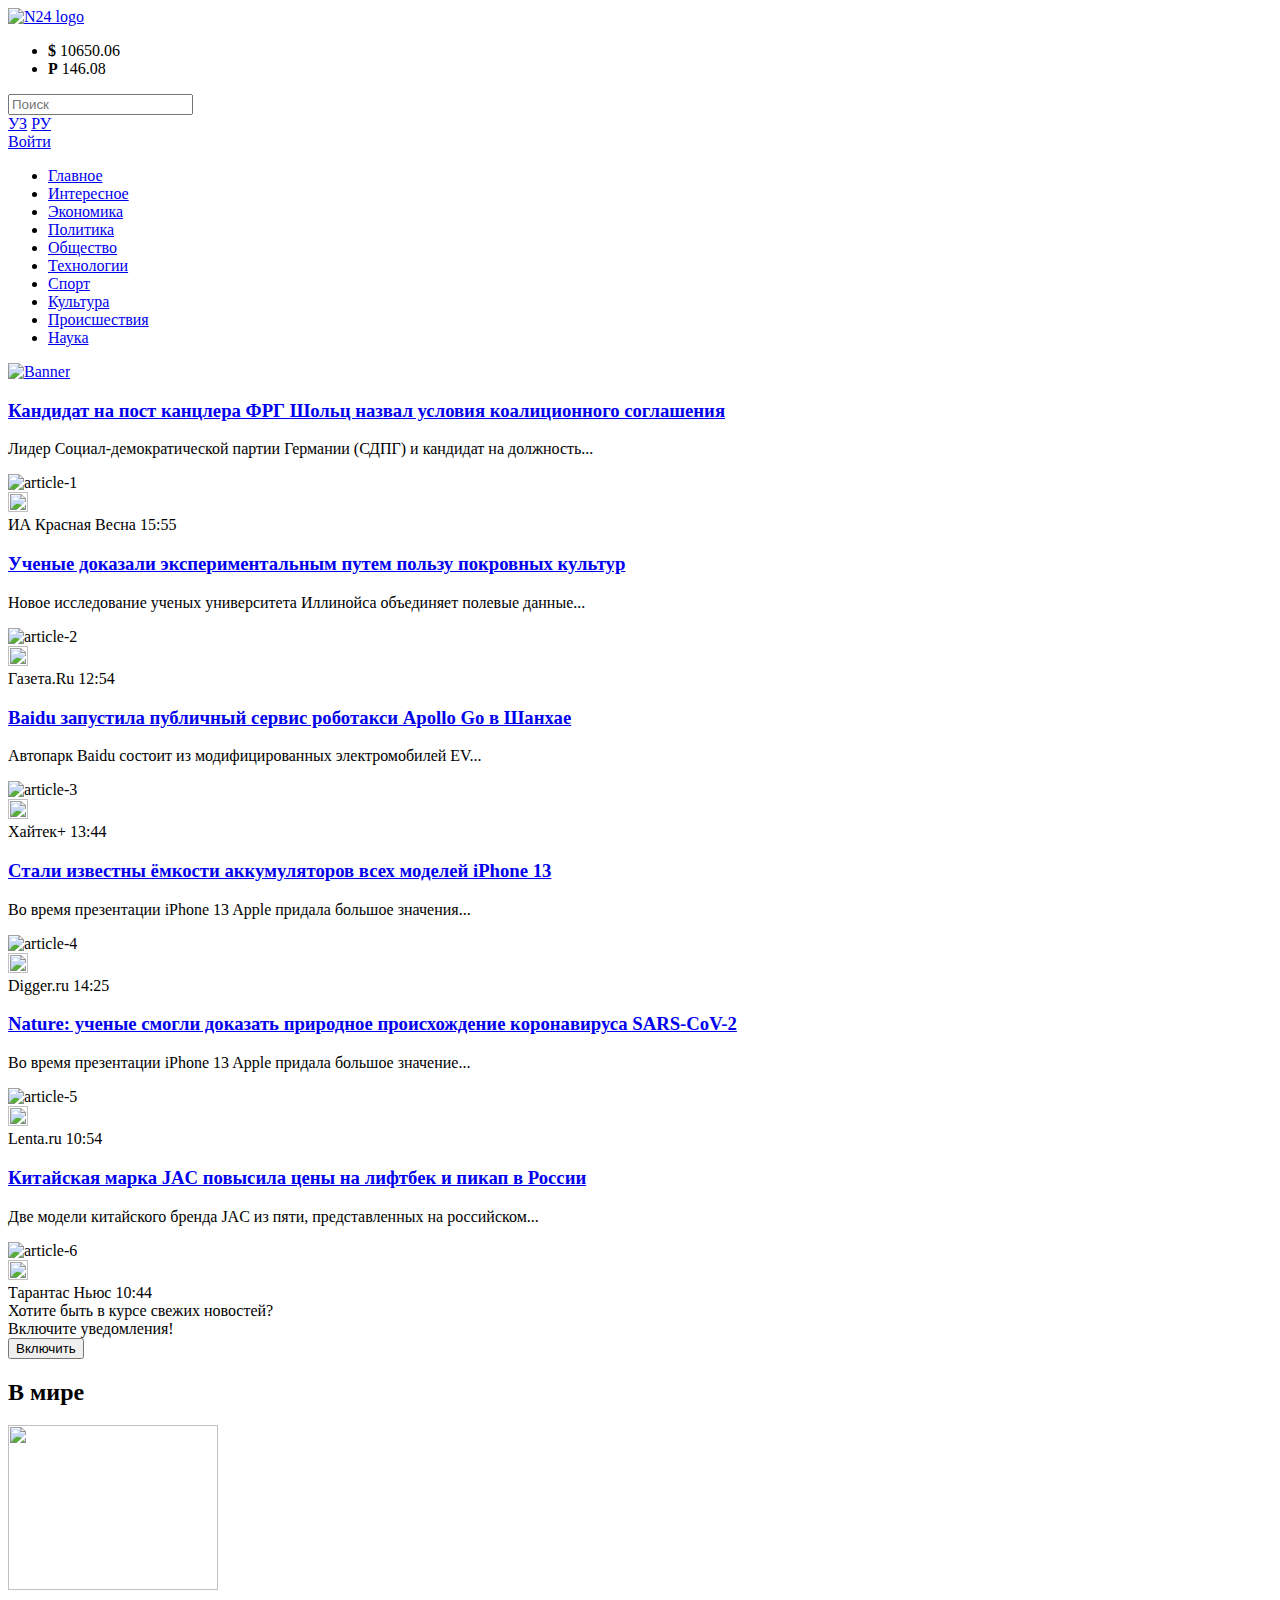
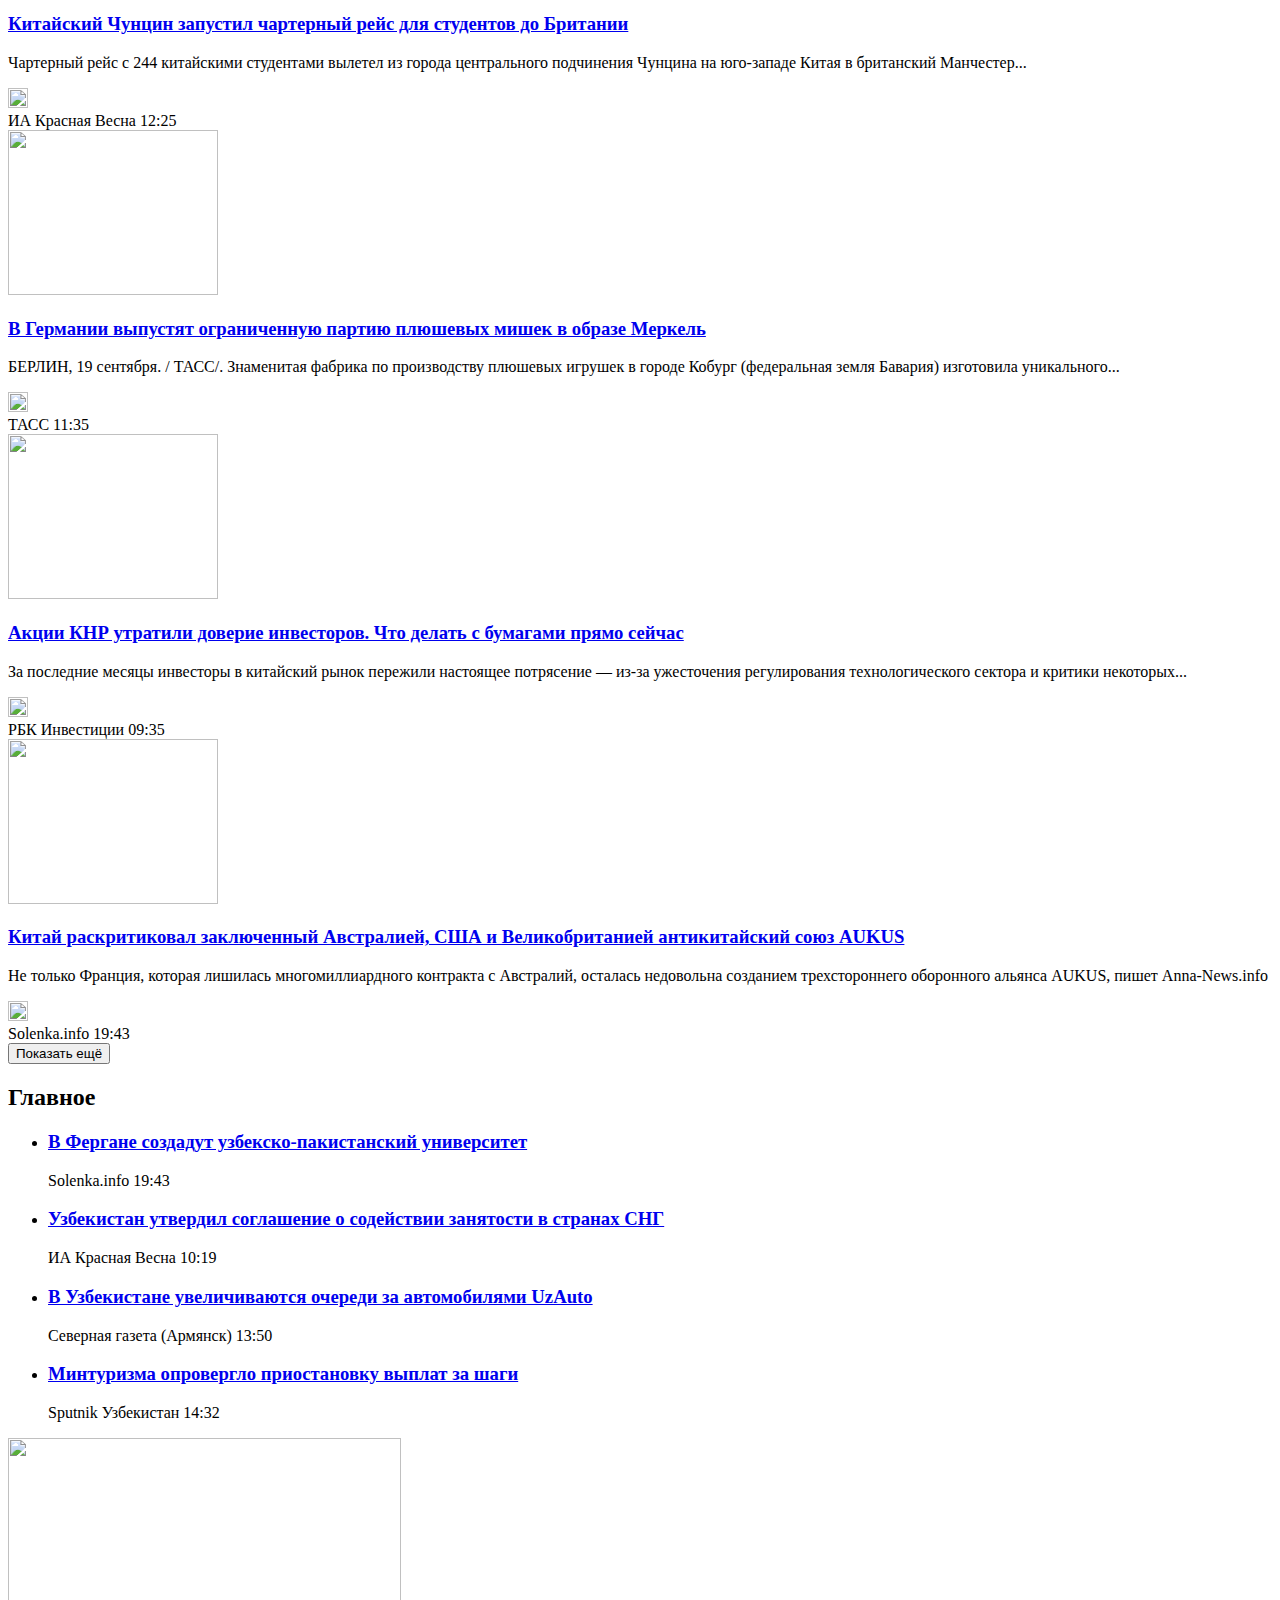
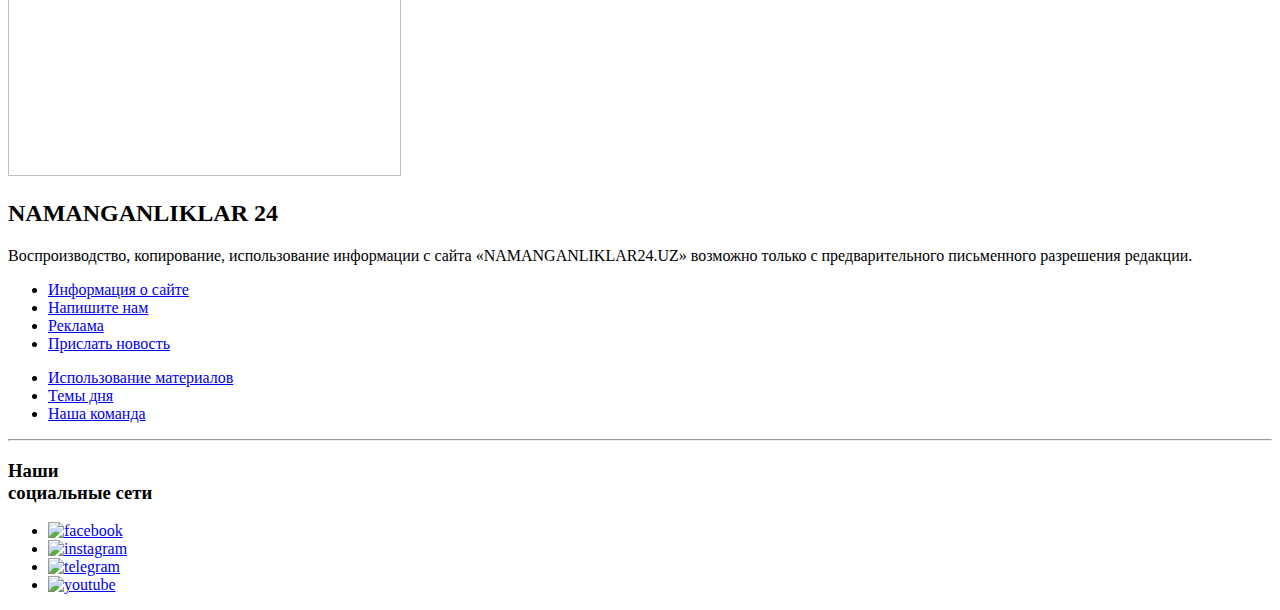
==== index.html @ 0a078c26 "Add files via upload" ====
<!DOCTYPE html>
<html lang="en">
<head>
  <!-- Meta -->
  <meta charset="UTF-8">
  <meta http-equiv="X-UA-Compatible" content="IE=edge">
  <meta name="viewport" content="width=device-width, initial-scale=1.0">
  
  <!-- Title -->
  <title>Namanganliklar 24</title>

  <!-- Google fonts -->
  <link rel="preconnect" href="https://fonts.googleapis.com">
  <link rel="preconnect" href="https://fonts.gstatic.com" crossorigin>
  <link href="https://fonts.googleapis.com/css2?family=Rubik:wght@400;500;700&display=swap" rel="stylesheet">  

  <!-- Styles -->
  <link rel="stylesheet" href="css/normalize.css">
  <link rel="stylesheet" href="css/styles.css">
</head>
<body>
  
  <!-- SITE-HEADER -->
  <header class="site-header">

    <!-- SITE-HEADER-TOP -->
    <div class="site-header-top">
      <div class="site-header-top-container container">
        <!-- SITE-HEADER-LOGO -->
        <a class="site-header-logo" href="index.html">
          <img class="site-header-logo-img" src="img/logo.svg" alt="N24 logo" width="264" height="28">
        </a>

        <!-- CURRENCY-RATES -->
        <ul class="currency-rates">
          <li class="currency-rates-item">
            <b class="currency-rates-type">$</b>
            <span class="currency-rates-value">10650.06</span>
          </li>

          <li class="currency-rates-item">
            <b class="currency-rates-type">P</b>
            <span class="currency-rates-value">146.08</span>
          </li>
        </ul>

        <!-- GLOBAL SEARCH-FORM -->
        <form class="global-search-from" action="https://echo.htmlacademy.ru">
          <input class="global-search-from-input" type="search" name="search" placeholder="Поиск" aria-label="Поиск" required>
        </form>
        

        <!-- LANG-TOGGLE -->
        <div class="lang-toggle">
          <a class="lang-toggle-link lang-toggle-link-active" href="index.html">УЗ</a>
          <a class="lang-toggle-link" href="index.html/ru">РУ</a>
        </div>
        
        <!-- SITE-HEADER-AUTH -->
        <a href="#" class="button button-primary">Войти</a>
      </div>
    </div>

    <div class="container">
      <!-- SITENAV -->
      <nav class="sitenav">
        <ul class="sitenav-list">
          <li class="sitenav-item"><a class="sitenav-link" href="#">Главное</a></li>
          <li class="sitenav-item"><a class="sitenav-link" href="#">Интересное</a></li>
          <li class="sitenav-item"><a class="sitenav-link" href="#">Экономика</a></li>
          <li class="sitenav-item"><a class="sitenav-link" href="#">Политика</a></li>
          <li class="sitenav-item"><a class="sitenav-link" href="#">Общество</a></li>
          <li class="sitenav-item"><a class="sitenav-link" href="#">Технологии</a></li>
          <li class="sitenav-item"><a class="sitenav-link" href="#">Спорт</a></li>
          <li class="sitenav-item"><a class="sitenav-link" href="#">Культура</a></li>
          <li class="sitenav-item"><a class="sitenav-link" href="#">Происшествия</a></li>
          <li class="sitenav-item"><a class="sitenav-link" href="#">Наука</a></li>
        </ul>
      </nav>

      <!-- SITE-HEADER-BANNER -->
      <aside class="site-header-banner">
        <a class="site-header-banner-link" href="https://shopme.uz/" target="_blank">
          <img class="site-header-banner-img" src="img/banner.jpg" alt="Banner" width="1200" height="128" srcset="img/banner.jpg 1x, img/banner@2x.jpg 2x ">
        </a>
      </aside>
    </div>
  </header>


  <!-- MAIN-CONTENT -->
  <main class="main-content">
    <div class="container">
      <!-- <h1>Namaganliklar24 - сайт новостей</h1> -->
      
      <!-- TOP-NEWS -->
      <section class="top-news">
        <!-- <h2>Топ новости</h2> -->
        <!-- NEWS-GRID -->
        <div class="news-grid">

          <!-- NEWS-GRID-ITEM 1 -->
          <article class="news-grid-item article-card">
            <h3 class="article-card-title">
              <a class="article-card-link" href="#">Кандидат на пост канцлера ФРГ Шольц назвал условия коалиционного соглашения</a>
            </h3>
            <p class="article-card-text">Лидер Социал-демократической партии Германии (СДПГ) и кандидат на должность...</p>
            <img class="article-card-img" src="img/article-1 (1).png" alt="article-1" width="360" height="165">
            <footer class="article-card-footer">
              <img class="article-card-source-icon" src="img/article-1 (2).png" alt="" width="20" height="20">
              <div class="article-card-source-time">
                <span class="article-card-source">ИА Красная Весна</span>
                <time datetime="15:55">15:55</time>
              </div>
            </footer>
          </article>


          <!-- NEWS-GRID-ITEM 2 -->
          <article class="news-grid-item article-card">
            <h3 class="article-card-title">
              <a class="article-card-link" href="#">Ученые доказали экспериментальным путем пользу покровных культур</a>
            </h3>
            <p class="article-card-text">Новое исследование ученых университета Иллинойса объединяет полевые данные... </p>
            <img class="article-card-img" src="img/article-2 (1).png" alt="article-2" width="360" height="165">
            <footer class="article-card-footer">
              <img class="article-card-source-item" src="img/article-2 (2).png" alt="" width="20" height="20">
              <div class="article-card-source-time">
                <span class="article-card-source">Газета.Ru</span>
                <time datetime="12:54">12:54</time>
              </div>
            </footer>
          </article>


          <!-- NEWS-GRID-ITEM 3 -->
          <article class="news-grid-item article-card">
            <h3 class="article-card-title">
              <a class="article-card-link" href="#">Baidu запустила публичный сервис роботакси Apollo Go в Шанхае</a>
            </h3>
            <p class="article-card-text">Автопарк Baidu состоит из модифицированных электромобилей EV... </p>
            <img class="article-card-img" src="img/article-3 (1).png" alt="article-3" width="360" height="165">
            <footer class="article-card-footer">
              <img class="article-card-source-item" src="img/article-3 (2).png" alt="" width="20" height="20">
              <div class="article-card-source-time">
                <span class="article-card-source">Хайтек+</span>
                <time datetime="13:44">13:44</time>
              </div>
            </footer>
          </article>


          <!-- NEWS-GRID-ITEM 4 -->
          <article class="news-grid-item article-card">
            <h3 class="article-card-title">
              <a class="article-card-link" href="#">Стали известны ёмкости аккумуляторов всех моделей iPhone 13</a>
            </h3>
            <p class="article-card-text">Во время презентации iPhone 13 Apple придала большое значения...</p>
            <img class="article-card-img" src="img/article-4 (1).png" alt="article-4" width="360" height="165">
            <footer class="article-card-footer">
              <img class="article-card-source-item" src="img/article-4 (2).png" alt="" width="20" height="20">
              <div class="article-card-source-time">
                <span class="article-card-source">Digger.ru</span>
                <time datetime="14:25">14:25</time>
              </div>
            </footer>
          </article>


          <!-- NEWS-GRID-ITEM 5 -->
          <article class="news-grid-item article-card">
            <h3 class="article-card-title">
              <a class="article-card-link" href="#">Nature: ученые смогли доказать природное происхождение коронавируса SARS-CoV-2</a>
            </h3>
            <p class="article-card-text">Во время презентации iPhone 13 Apple придала большое значение...</p>
            <img class="article-card-img" src="img/article-5 (1).png" alt="article-5" width="360" height="165">
            <footer class="article-card-footer">
              <img class="article-card-source-item" src="img/article-5 (2).png" alt="" width="20" height="20">
              <div class="article-card-source-time">
                <span class="article-card-source">Lenta.ru</span>
                <time datetime="10:54">10:54</time>
              </div>
            </footer>
          </article>


          <!-- NEWS-GRID-ITEM 6 -->
          <article class="news-grid-item article-card">
            <h3 class="article-card-title">
              <a class="article-card-link" href="#">Китайская марка JAC повысила цены на лифтбек и пикап в России</a>
            </h3>
            <p class="article-card-text">Две модели китайского бренда JAC из пяти, представленных на российском...</p>
            <img class="article-card-img" src="img/article-6 (1).png" alt="article-6" width="360" height="165">
            <footer class="article-card-footer">
              <img class="article-card-source-item" src="img/article-6 (2).png" alt="" width="20" height="20">
              <div class="article-card-source-time">
                <span class="article-card-source">Тарантас Ньюс</span>
                <time datetime="10:44">10:44</time>
              </div>
            </footer>
          </article>

        </div>
      </section>


      <!-- NOTIFICATION-CTA -->
      <section class="notification-cta">
        <div class="notification-cta-text">
          Хотите быть в курсе свежих новостей?  
          <br>Включите уведомления!</br>
        </div>
        <button class="button button-orange" type="button">Включить</button>
      </section>

      
      <div class="layout-2-1">
        <div class="layout-2-1-main">
          <section class="global-news">
            <h2 class="global-news-heading">В мире</h2>
            <div class="news-list">
              <!-- hor1 -->
              <div class="news-list-item article-card-horizontal">
                <img class="article-card-horizontal-img" src="img/horizontal1 (1).png" alt="" width="210" height="165">
                <div class="article-card-horizontal-content">
                  <h3 class="artical-card-horizontal-title">
                    <a class="artical-card-horizontal-link" href="#">Китайский Чунцин запустил чартерный рейс для студентов до Британии</a>
                  </h3>
                  <p class="article-card-horizontal-text">Чартерный рейс с 244 китайскими студентами вылетел из города центрального подчинения Чунцина на юго-западе Китая в британский Манчестер...</p>
                  <footer class="article-card-horizontal-footer">
                    <img class="article-card-horizontal-source-icon" src="img/horizontal1 (2).png" alt="" width="20" height="20">
                    <div class="article-card-horizontal-source-time">
                      <span class="article-card-horizontal-source">ИА Красная Весна</span>
                      <time datetime="12:25">12:25</time>
                    </div>
                  </footer>
                </div>
              </div>
              <!-- hor2 -->
              <div class="news-list-item article-card-horizontal">
                <img class="article-card-horizontal-img" src="img/horizontal2 (1).png" alt="" width="210" height="165">
                <div class="article-card-horizontal-content">
                  <h3 class="artical-card-horizontal-title">
                    <a class="artical-card-horizontal-link" href="#">В Германии выпустят ограниченную партию плюшевых мишек в образе Меркель</a>
                  </h3>
                  <p class="article-card-horizontal-text">БЕРЛИН, 19 сентября. / ТАСС/. Знаменитая фабрика по производству плюшевых игрушек в городе Кобург (федеральная земля Бавария) изготовила уникального...</p>
                  <footer class="article-card-horizontal-footer">
                    <img class="article-card-horizontal-source-icon" src="img/horizontal2 (2).png" alt="" width="20" height="20">
                    <div class="article-card-horizontal-source-time">
                      <span class="article-card-horizontal-source">ТАСС</span>
                      <time datetime="11:35">11:35</time>
                    </div>
                  </footer>
                </div>
              </div>
              <!-- hor3 -->
              <div class="news-list-item article-card-horizontal">
                <img class="article-card-horizontal-img" src="img/horizontal3 (1).png" alt="" width="210" height="165">
                <div class="article-card-horizontal-content">
                  <h3 class="artical-card-horizontal-title">
                    <a class="artical-card-horizontal-link" href="#">Акции КНР утратили доверие инвесторов. Что делать с бумагами прямо сейчас</a>
                  </h3>
                  <p class="article-card-horizontal-text">За последние месяцы инвесторы в китайский рынок пережили настоящее потрясение — из-за ужесточения регулирования технологического сектора и критики некоторых...</p>
                  <footer class="article-card-horizontal-footer">
                    <img class="article-card-horizontal-source-icon" src="img/horizontal3 (2).png" alt="" width="20" height="20">
                    <div class="article-card-horizontal-source-time">
                      <span class="article-card-horizontal-source">РБК Инвестиции</span>
                      <time datetime="09:35">09:35</time>
                    </div>
                  </footer>
                </div>
              </div>
              <!-- hor4 -->
              <div class="news-list-item article-card-horizontal">
                <img class="article-card-horizontal-img" src="img/horizontal4 (1).png" alt="" width="210" height="165">
                <div class="article-card-horizontal-content">
                  <h3 class="artical-card-horizontal-title">
                    <a class="artical-card-horizontal-link" href="#">Китай раскритиковал заключенный Австралией, США и Великобританией антикитайский союз AUKUS</a>
                  </h3>
                  <p class="article-card-horizontal-text">Не только Франция, которая лишилась многомиллиардного контракта с Австралий, осталась недовольна созданием трехстороннего оборонного альянса AUKUS, пишет Anna-News.info</p>
                  <footer class="article-card-horizontal-footer">
                    <img class="article-card-horizontal-source-icon" src="img/horizontal4 (1).png" alt="" width="20" height="20">
                    <div class="article-card-horizontal-source-time">
                      <span class="article-card-horizontal-source">Solenka.info</span>
                      <time datetime="19:43">19:43</time>
                    </div>
                  </footer>
                </div>
              </div>
            </div>
            <button class="news-list-more-button button button-block" type="button">Показать ещё</button>
          </section>
        </div>

        <div class="layout-2-1-sidebar">
          <section class="layout-2-1-sidebar-item sidebar-news-card">
            <h2 class="sidebar-news-card-heading">Главное</h2>
            <ul class="sidebar-news-card-list">
              <li class="sidebar-news-card-item">
                <h3 class="sidebar-news-card-title">
                  <a class="sidebar-news-card-link" href="#">В Фергане создадут узбекско-пакистанский университет</a>
                </h3>
                <div class="sidebar-news-card-source-time">
                  <span class="sidebar-news-card-source">Solenka.info</span>
                  <time datetime="19:43">19:43</time>
                </div>
              </li>
              <li class="sidebar-news-card-item">
                <h3 class="sidebar-news-card-title">
                  <a class="sidebar-news-card-link" href="#">Узбекистан утвердил соглашение о содействии занятости в странах СНГ</a>
                </h3>
                <div class="sidebar-news-card-source-time">
                  <span class="sidebar-news-card-source">ИА Красная Весна</span>
                  <time datetime="10:19">10:19</time>
                </div>
              </li>
              <li class="sidebar-news-card-item">
                <h3 class="sidebar-news-card-title">
                  <a class="sidebar-news-card-link" href="#">В Узбекистане увеличиваются очереди за автомобилями UzAuto</a>
                </h3>
                <div class="sidebar-news-card-source-time">
                  <span class="sidebar-news-card-source">Северная газета (Армянск)</span>
                  <time datetime="13:50">13:50</time>
                </div>
              </li>
              <li class="sidebar-news-card-item">
                <h3 class="sidebar-news-card-title">
                  <a class="sidebar-news-card-link" href="#">Минтуризма опровергло приостановку выплат за шаги</a>
                </h3>
                <div class="sidebar-news-card-source-time">
                  <span class="sidebar-news-card-source">Sputnik Узбекистан</span>
                  <time datetime="14:32">14:32</time>
                </div>
              </li>
            </ul>
          </section>

          <aside class="layout-2-1-sidebar-item sidebar-ad">
            <a class="sidebar-ad-link" href="#" target="_blank">
              <img class="sidebar-ad-img" src="img/+horizontal.png" alt="" width="393" height="338">
            </a>
          </aside>
        </div>
      </div>

    </div>
  </main>


  <!-- SITE-FOOTER -->
  <footer class="site-footer">
    <div class="site-footer-container">
      <!-- SITE-FOOTER-TOP -->
        <div class="site-footer-top">
            <div class="site-footer-top-license">
              <h2 class="site-footer-top-license-heading">NAMANGANLIKLAR 24</h2>
              <p class="site-footer-top-license-text">Воспроизводство, копирование, использование информации с сайта «NAMANGANLIKLAR24.UZ» возможно только с предварительного письменного разрешения редакции.</p>
            </div>
            
            <ul class="site-footer-top-info">
              <li class="site-footer-top-info-item"><a class="site-footer-top-link" href="#" target="_blank">Информация о сайте</a></li>
              <li class="site-footer-top-info-item"><a class="site-footer-top-link" href="#" target="_blank">Напишите нам</a></li>
              <li class="site-footer-top-info-item"><a class="site-footer-top-link" href="#" target="_blank">Реклама</a></li>
              <li class="site-footer-top-info-item"><a class="site-footer-top-link" href="#" target="_blank">Прислать новость</a></li>
            </ul>

            <ul class="site-footer-top-info">
              <li class="site-footer-top-info-item"><a class="site-footer-top-link" href="#" target="_blank">Использование материалов</a></li>
              <li class="site-footer-top-info-item"><a class="site-footer-top-link" href="#" target="_blank">Темы дня</a></li>
              <li class="site-footer-top-info-item"><a class="site-footer-top-link" href="#" target="_blank">Наша команда
              </a></li>
            </ul>
        </div>

      <hr class="site-footer-top-line">

      <!-- SITE-FOOTER-BOTTOM -->
        <div class="site-footer-bottom">
          <div class="site-footer-bottom-socials">
            <h3 class="site-footer-bottom-socials-heading">Наши <br>социальные сети</h3>
          </div>

          <ul class="site-footer-bottom-socials">
            <li class="site-footer-bottom-socials-item">
              <a class="site-footer-bottom-socials-link" href="#" target="_blank">
                <img class="site-footer-bottom-socials-icon" src="img/free-icon-facebook-1384053 1.png" width="25" height="25" alt="facebook" >
              </a>
            </li>

            <li class="site-footer-bottom-socials-item">
              <a class="site-footer-bottom-socials-link" href="#" target="_blank">
                <img class="site-footer-bottom-socials-icon" src="img/free-icon-instagram-2111463 1.png" width="25" height="25" alt="instagram">
              </a>
            </li>

            <li class="site-footer-bottom-socials-item">
              <a class="site-footer-bottom-socials-link" href="#" target="_blank">
                <img class="site-footer-bottom-socials-icon" src="img/free-icon-telegram-2111646 1.png" width="25" height="25" alt="telegram">
              </a>
            </li>

            <li class="site-footer-bottom-socials-item">
              <a class="site-footer-bottom-socials-link" href="#" target="_blank">
                <img class="site-footer-bottom-socials-icon" src="img/free-icon-youtube-1384060 1.png" width="25" height="25" alt="youtube">
              </a>
            </li>
          </ul>
        </div>
    </div>
  </footer>
</body>
</html>
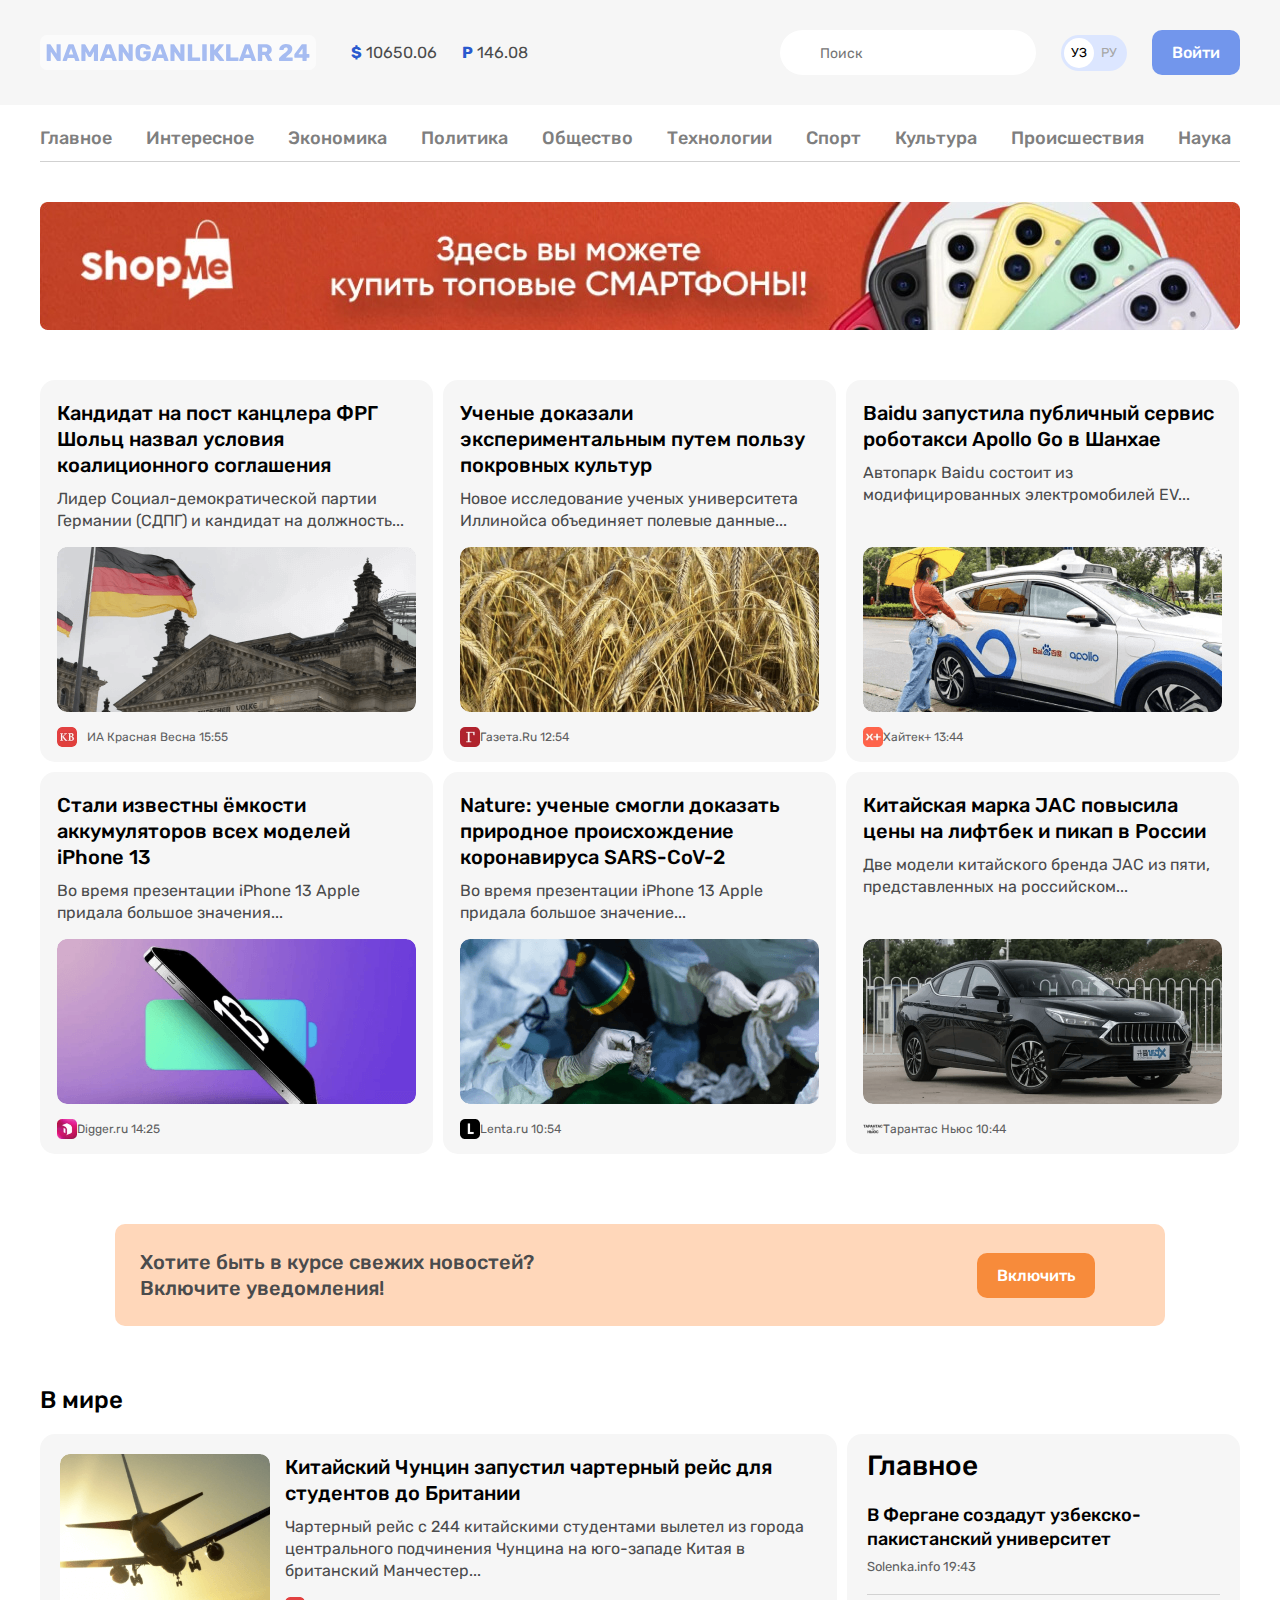
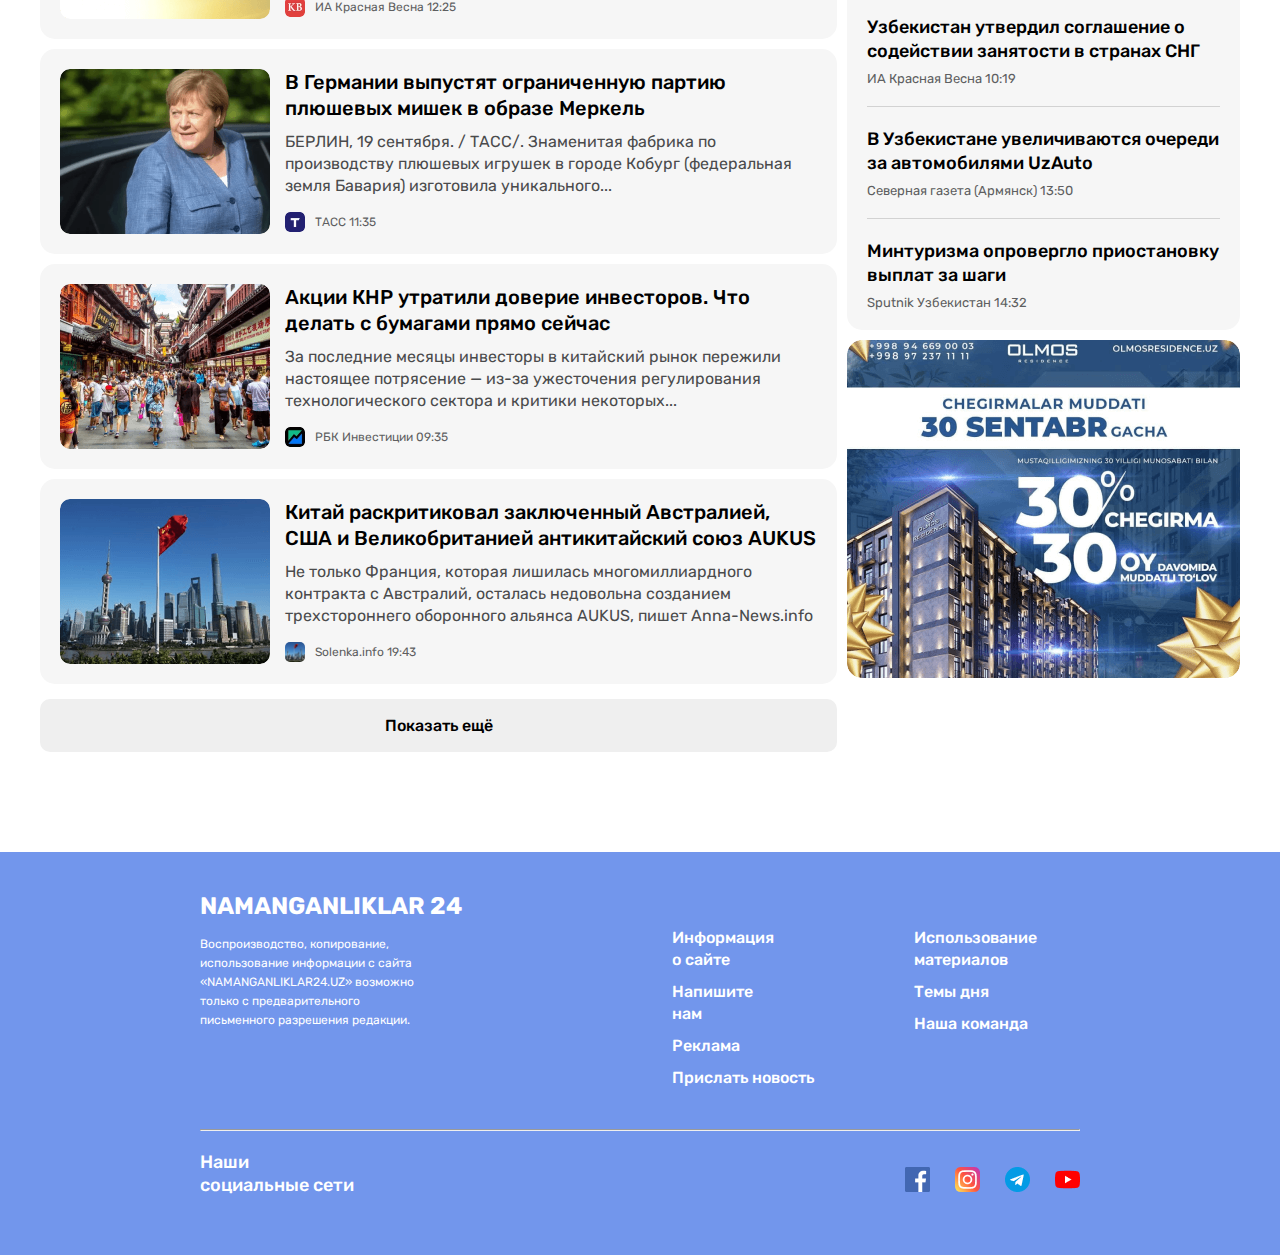
==== commit 8d2889c2: "Add files via upload" ====
--- a/index.html
+++ b/index.html
@@ -1,412 +1,416 @@
 <!DOCTYPE html>
 <html lang="en">
+
 <head>
-  <!-- Meta -->
-  <meta charset="UTF-8">
-  <meta http-equiv="X-UA-Compatible" content="IE=edge">
-  <meta name="viewport" content="width=device-width, initial-scale=1.0">
-  
-  <!-- Title -->
-  <title>Namanganliklar 24</title>
-
-  <!-- Google fonts -->
-  <link rel="preconnect" href="https://fonts.googleapis.com">
-  <link rel="preconnect" href="https://fonts.gstatic.com" crossorigin>
-  <link href="https://fonts.googleapis.com/css2?family=Rubik:wght@400;500;700&display=swap" rel="stylesheet">  
-
-  <!-- Styles -->
-  <link rel="stylesheet" href="css/normalize.css">
-  <link rel="stylesheet" href="css/styles.css">
+    <!-- Meta -->
+    <meta charset="UTF-8">
+    <meta http-equiv="X-UA-Compatible" content="IE=edge">
+    <meta name="viewport" content="width=device-width, initial-scale=1.0">
+
+    <!-- Title -->
+    <title>Namanganliklar 24</title>
+
+    <!-- Google fonts -->
+    <link rel="preconnect" href="https://fonts.googleapis.com">
+    <link rel="preconnect" href="https://fonts.gstatic.com" crossorigin>
+    <link href="https://fonts.googleapis.com/css2?family=Rubik:wght@400;500;700&display=swap" rel="stylesheet">
+
+    <!-- Styles -->
+    <link rel="stylesheet" href="css/normalize.css">
+    <link rel="stylesheet" href="css/styles.css">
 </head>
+
 <body>
-  
-  <!-- SITE-HEADER -->
-  <header class="site-header">
-
-    <!-- SITE-HEADER-TOP -->
-    <div class="site-header-top">
-      <div class="site-header-top-container container">
-        <!-- SITE-HEADER-LOGO -->
-        <a class="site-header-logo" href="index.html">
-          <img class="site-header-logo-img" src="img/logo.svg" alt="N24 logo" width="264" height="28">
-        </a>
-
-        <!-- CURRENCY-RATES -->
-        <ul class="currency-rates">
-          <li class="currency-rates-item">
-            <b class="currency-rates-type">$</b>
-            <span class="currency-rates-value">10650.06</span>
-          </li>
-
-          <li class="currency-rates-item">
-            <b class="currency-rates-type">P</b>
-            <span class="currency-rates-value">146.08</span>
-          </li>
-        </ul>
-
-        <!-- GLOBAL SEARCH-FORM -->
-        <form class="global-search-from" action="https://echo.htmlacademy.ru">
-          <input class="global-search-from-input" type="search" name="search" placeholder="Поиск" aria-label="Поиск" required>
-        </form>
-        
-
-        <!-- LANG-TOGGLE -->
-        <div class="lang-toggle">
-          <a class="lang-toggle-link lang-toggle-link-active" href="index.html">УЗ</a>
-          <a class="lang-toggle-link" href="index.html/ru">РУ</a>
+
+    <!-- SITE-HEADER -->
+    <header class="site-header">
+
+        <!-- SITE-HEADER-TOP -->
+        <div class="site-header-top">
+            <div class="site-header-top-container container">
+                <!-- SITE-HEADER-LOGO -->
+                <a class="site-header-logo" href="index.html">
+                    <img class="site-header-logo-img" src="img/logo.svg" alt="N24 logo" width="264" height="28">
+                </a>
+
+                <!-- CURRENCY-RATES -->
+                <ul class="currency-rates">
+                    <li class="currency-rates-item">
+                        <b class="currency-rates-type">$</b>
+                        <span class="currency-rates-value">10650.06</span>
+                    </li>
+
+                    <li class="currency-rates-item">
+                        <b class="currency-rates-type">P</b>
+                        <span class="currency-rates-value">146.08</span>
+                    </li>
+                </ul>
+
+                <!-- GLOBAL SEARCH-FORM -->
+                <form class="global-search-from" action="https://echo.htmlacademy.ru">
+                    <input class="global-search-from-input" type="search" name="search" placeholder="Поиск" aria-label="Поиск" required>
+                </form>
+
+
+                <!-- LANG-TOGGLE -->
+                <div class="lang-toggle">
+                    <a class="lang-toggle-link lang-toggle-link-active" href="index.html">УЗ</a>
+                    <a class="lang-toggle-link" href="index.html/ru">РУ</a>
+                </div>
+
+                <!-- SITE-HEADER-AUTH -->
+                <a href="#" class="button button-primary">Войти</a>
+            </div>
         </div>
-        
-        <!-- SITE-HEADER-AUTH -->
-        <a href="#" class="button button-primary">Войти</a>
-      </div>
-    </div>
-
-    <div class="container">
-      <!-- SITENAV -->
-      <nav class="sitenav">
-        <ul class="sitenav-list">
-          <li class="sitenav-item"><a class="sitenav-link" href="#">Главное</a></li>
-          <li class="sitenav-item"><a class="sitenav-link" href="#">Интересное</a></li>
-          <li class="sitenav-item"><a class="sitenav-link" href="#">Экономика</a></li>
-          <li class="sitenav-item"><a class="sitenav-link" href="#">Политика</a></li>
-          <li class="sitenav-item"><a class="sitenav-link" href="#">Общество</a></li>
-          <li class="sitenav-item"><a class="sitenav-link" href="#">Технологии</a></li>
-          <li class="sitenav-item"><a class="sitenav-link" href="#">Спорт</a></li>
-          <li class="sitenav-item"><a class="sitenav-link" href="#">Культура</a></li>
-          <li class="sitenav-item"><a class="sitenav-link" href="#">Происшествия</a></li>
-          <li class="sitenav-item"><a class="sitenav-link" href="#">Наука</a></li>
-        </ul>
-      </nav>
-
-      <!-- SITE-HEADER-BANNER -->
-      <aside class="site-header-banner">
-        <a class="site-header-banner-link" href="https://shopme.uz/" target="_blank">
-          <img class="site-header-banner-img" src="img/banner.jpg" alt="Banner" width="1200" height="128" srcset="img/banner.jpg 1x, img/banner@2x.jpg 2x ">
-        </a>
-      </aside>
-    </div>
-  </header>
-
-
-  <!-- MAIN-CONTENT -->
-  <main class="main-content">
-    <div class="container">
-      <!-- <h1>Namaganliklar24 - сайт новостей</h1> -->
-      
-      <!-- TOP-NEWS -->
-      <section class="top-news">
-        <!-- <h2>Топ новости</h2> -->
-        <!-- NEWS-GRID -->
-        <div class="news-grid">
-
-          <!-- NEWS-GRID-ITEM 1 -->
-          <article class="news-grid-item article-card">
-            <h3 class="article-card-title">
-              <a class="article-card-link" href="#">Кандидат на пост канцлера ФРГ Шольц назвал условия коалиционного соглашения</a>
-            </h3>
-            <p class="article-card-text">Лидер Социал-демократической партии Германии (СДПГ) и кандидат на должность...</p>
-            <img class="article-card-img" src="img/article-1 (1).png" alt="article-1" width="360" height="165">
-            <footer class="article-card-footer">
-              <img class="article-card-source-icon" src="img/article-1 (2).png" alt="" width="20" height="20">
-              <div class="article-card-source-time">
-                <span class="article-card-source">ИА Красная Весна</span>
-                <time datetime="15:55">15:55</time>
-              </div>
-            </footer>
-          </article>
-
-
-          <!-- NEWS-GRID-ITEM 2 -->
-          <article class="news-grid-item article-card">
-            <h3 class="article-card-title">
-              <a class="article-card-link" href="#">Ученые доказали экспериментальным путем пользу покровных культур</a>
-            </h3>
-            <p class="article-card-text">Новое исследование ученых университета Иллинойса объединяет полевые данные... </p>
-            <img class="article-card-img" src="img/article-2 (1).png" alt="article-2" width="360" height="165">
-            <footer class="article-card-footer">
-              <img class="article-card-source-item" src="img/article-2 (2).png" alt="" width="20" height="20">
-              <div class="article-card-source-time">
-                <span class="article-card-source">Газета.Ru</span>
-                <time datetime="12:54">12:54</time>
-              </div>
-            </footer>
-          </article>
-
-
-          <!-- NEWS-GRID-ITEM 3 -->
-          <article class="news-grid-item article-card">
-            <h3 class="article-card-title">
-              <a class="article-card-link" href="#">Baidu запустила публичный сервис роботакси Apollo Go в Шанхае</a>
-            </h3>
-            <p class="article-card-text">Автопарк Baidu состоит из модифицированных электромобилей EV... </p>
-            <img class="article-card-img" src="img/article-3 (1).png" alt="article-3" width="360" height="165">
-            <footer class="article-card-footer">
-              <img class="article-card-source-item" src="img/article-3 (2).png" alt="" width="20" height="20">
-              <div class="article-card-source-time">
-                <span class="article-card-source">Хайтек+</span>
-                <time datetime="13:44">13:44</time>
-              </div>
-            </footer>
-          </article>
-
-
-          <!-- NEWS-GRID-ITEM 4 -->
-          <article class="news-grid-item article-card">
-            <h3 class="article-card-title">
-              <a class="article-card-link" href="#">Стали известны ёмкости аккумуляторов всех моделей iPhone 13</a>
-            </h3>
-            <p class="article-card-text">Во время презентации iPhone 13 Apple придала большое значения...</p>
-            <img class="article-card-img" src="img/article-4 (1).png" alt="article-4" width="360" height="165">
-            <footer class="article-card-footer">
-              <img class="article-card-source-item" src="img/article-4 (2).png" alt="" width="20" height="20">
-              <div class="article-card-source-time">
-                <span class="article-card-source">Digger.ru</span>
-                <time datetime="14:25">14:25</time>
-              </div>
-            </footer>
-          </article>
-
-
-          <!-- NEWS-GRID-ITEM 5 -->
-          <article class="news-grid-item article-card">
-            <h3 class="article-card-title">
-              <a class="article-card-link" href="#">Nature: ученые смогли доказать природное происхождение коронавируса SARS-CoV-2</a>
-            </h3>
-            <p class="article-card-text">Во время презентации iPhone 13 Apple придала большое значение...</p>
-            <img class="article-card-img" src="img/article-5 (1).png" alt="article-5" width="360" height="165">
-            <footer class="article-card-footer">
-              <img class="article-card-source-item" src="img/article-5 (2).png" alt="" width="20" height="20">
-              <div class="article-card-source-time">
-                <span class="article-card-source">Lenta.ru</span>
-                <time datetime="10:54">10:54</time>
-              </div>
-            </footer>
-          </article>
-
-
-          <!-- NEWS-GRID-ITEM 6 -->
-          <article class="news-grid-item article-card">
-            <h3 class="article-card-title">
-              <a class="article-card-link" href="#">Китайская марка JAC повысила цены на лифтбек и пикап в России</a>
-            </h3>
-            <p class="article-card-text">Две модели китайского бренда JAC из пяти, представленных на российском...</p>
-            <img class="article-card-img" src="img/article-6 (1).png" alt="article-6" width="360" height="165">
-            <footer class="article-card-footer">
-              <img class="article-card-source-item" src="img/article-6 (2).png" alt="" width="20" height="20">
-              <div class="article-card-source-time">
-                <span class="article-card-source">Тарантас Ньюс</span>
-                <time datetime="10:44">10:44</time>
-              </div>
-            </footer>
-          </article>
-
+
+        <div class="container">
+            <!-- SITENAV -->
+            <nav class="sitenav">
+                <ul class="sitenav-list">
+                    <li class="sitenav-item"><a class="sitenav-link" href="index.html">Главное</a></li>
+                    <li class="sitenav-item"><a class="sitenav-link" href="news-list.html">Интересное</a></li>
+                    <li class="sitenav-item"><a class="sitenav-link" href="news-list.html">Экономика</a></li>
+                    <li class="sitenav-item"><a class="sitenav-link" href="news-list.html">Политика</a></li>
+                    <li class="sitenav-item"><a class="sitenav-link" href="news-list.html">Общество</a></li>
+                    <li class="sitenav-item"><a class="sitenav-link" href="news-list.html">Технологии</a></li>
+                    <li class="sitenav-item"><a class="sitenav-link" href="news-list.html">Спорт</a></li>
+                    <li class="sitenav-item"><a class="sitenav-link" href="news-list.html">Культура</a></li>
+                    <li class="sitenav-item"><a class="sitenav-link" href="news-list.html">Происшествия</a></li>
+                    <li class="sitenav-item"><a class="sitenav-link" href="news-list.html">Наука</a></li>
+                </ul>
+                </ul>
+            </nav>
+
+            <!-- SITE-HEADER-BANNER -->
+            <aside class="site-header-banner">
+                <a class="site-header-banner-link" href="https://shopme.uz/" target="_blank">
+                    <img class="site-header-banner-img" src="img/banner.jpg" alt="Banner" width="1200" height="128" srcset="img/banner.jpg 1x, img/banner@2x.jpg 2x ">
+                </a>
+            </aside>
         </div>
-      </section>
-
-
-      <!-- NOTIFICATION-CTA -->
-      <section class="notification-cta">
-        <div class="notification-cta-text">
-          Хотите быть в курсе свежих новостей?  
-          <br>Включите уведомления!</br>
+    </header>
+
+
+    <!-- MAIN-CONTENT -->
+    <main class="main-content">
+        <div class="container">
+            <!-- <h1>Namaganliklar24 - сайт новостей</h1> -->
+
+            <!-- TOP-NEWS -->
+            <section class="top-news">
+                <!-- <h2>Топ новости</h2> -->
+                <!-- NEWS-GRID -->
+                <div class="news-grid">
+
+                    <!-- NEWS-GRID-ITEM 1 -->
+                    <article class="news-grid-item article-card">
+                        <h3 class="article-card-title">
+                            <a class="article-card-link" href="#">Кандидат на пост канцлера ФРГ Шольц назвал условия коалиционного соглашения</a>
+                        </h3>
+                        <p class="article-card-text">Лидер Социал-демократической партии Германии (СДПГ) и кандидат на должность...</p>
+                        <img class="article-card-img" src="img/article-1 (1).png" alt="article-1" width="360" height="165">
+                        <footer class="article-card-footer">
+                            <img class="article-card-source-icon" src="img/article-1 (2).png" alt="" width="20" height="20">
+                            <div class="article-card-source-time">
+                                <span class="article-card-source">ИА Красная Весна</span>
+                                <time datetime="15:55">15:55</time>
+                            </div>
+                        </footer>
+                    </article>
+
+
+                    <!-- NEWS-GRID-ITEM 2 -->
+                    <article class="news-grid-item article-card">
+                        <h3 class="article-card-title">
+                            <a class="article-card-link" href="#">Ученые доказали экспериментальным путем пользу покровных культур</a>
+                        </h3>
+                        <p class="article-card-text">Новое исследование ученых университета Иллинойса объединяет полевые данные... </p>
+                        <img class="article-card-img" src="img/article-2 (1).png" alt="article-2" width="360" height="165">
+                        <footer class="article-card-footer">
+                            <img class="article-card-source-item" src="img/article-2 (2).png" alt="" width="20" height="20">
+                            <div class="article-card-source-time">
+                                <span class="article-card-source">Газета.Ru</span>
+                                <time datetime="12:54">12:54</time>
+                            </div>
+                        </footer>
+                    </article>
+
+
+                    <!-- NEWS-GRID-ITEM 3 -->
+                    <article class="news-grid-item article-card">
+                        <h3 class="article-card-title">
+                            <a class="article-card-link" href="#">Baidu запустила публичный сервис роботакси Apollo Go в Шанхае</a>
+                        </h3>
+                        <p class="article-card-text">Автопарк Baidu состоит из модифицированных электромобилей EV... </p>
+                        <img class="article-card-img" src="img/article-3 (1).png" alt="article-3" width="360" height="165">
+                        <footer class="article-card-footer">
+                            <img class="article-card-source-item" src="img/article-3 (2).png" alt="" width="20" height="20">
+                            <div class="article-card-source-time">
+                                <span class="article-card-source">Хайтек+</span>
+                                <time datetime="13:44">13:44</time>
+                            </div>
+                        </footer>
+                    </article>
+
+
+                    <!-- NEWS-GRID-ITEM 4 -->
+                    <article class="news-grid-item article-card">
+                        <h3 class="article-card-title">
+                            <a class="article-card-link" href="#">Стали известны ёмкости аккумуляторов всех моделей iPhone 13</a>
+                        </h3>
+                        <p class="article-card-text">Во время презентации iPhone 13 Apple придала большое значения...</p>
+                        <img class="article-card-img" src="img/article-4 (1).png" alt="article-4" width="360" height="165">
+                        <footer class="article-card-footer">
+                            <img class="article-card-source-item" src="img/article-4 (2).png" alt="" width="20" height="20">
+                            <div class="article-card-source-time">
+                                <span class="article-card-source">Digger.ru</span>
+                                <time datetime="14:25">14:25</time>
+                            </div>
+                        </footer>
+                    </article>
+
+
+                    <!-- NEWS-GRID-ITEM 5 -->
+                    <article class="news-grid-item article-card">
+                        <h3 class="article-card-title">
+                            <a class="article-card-link" href="#">Nature: ученые смогли доказать природное происхождение коронавируса SARS-CoV-2</a>
+                        </h3>
+                        <p class="article-card-text">Во время презентации iPhone 13 Apple придала большое значение...</p>
+                        <img class="article-card-img" src="img/article-5 (1).png" alt="article-5" width="360" height="165">
+                        <footer class="article-card-footer">
+                            <img class="article-card-source-item" src="img/article-5 (2).png" alt="" width="20" height="20">
+                            <div class="article-card-source-time">
+                                <span class="article-card-source">Lenta.ru</span>
+                                <time datetime="10:54">10:54</time>
+                            </div>
+                        </footer>
+                    </article>
+
+
+                    <!-- NEWS-GRID-ITEM 6 -->
+                    <article class="news-grid-item article-card">
+                        <h3 class="article-card-title">
+                            <a class="article-card-link" href="#">Китайская марка JAC повысила цены на лифтбек и пикап в России</a>
+                        </h3>
+                        <p class="article-card-text">Две модели китайского бренда JAC из пяти, представленных на российском...</p>
+                        <img class="article-card-img" src="img/article-6 (1).png" alt="article-6" width="360" height="165">
+                        <footer class="article-card-footer">
+                            <img class="article-card-source-item" src="img/article-6 (2).png" alt="" width="20" height="20">
+                            <div class="article-card-source-time">
+                                <span class="article-card-source">Тарантас Ньюс</span>
+                                <time datetime="10:44">10:44</time>
+                            </div>
+                        </footer>
+                    </article>
+
+                </div>
+            </section>
+
+
+            <!-- NOTIFICATION-CTA -->
+            <section class="notification-cta">
+                <div class="notification-cta-text">
+                    Хотите быть в курсе свежих новостей?
+                    <br>Включите уведомления!</br>
+                </div>
+                <button class="button button-orange" type="button">Включить</button>
+            </section>
+
+
+            <div class="layout-2-1">
+                <div class="layout-2-1-main">
+                    <section class="global-news">
+                        <h2 class="global-news-heading">В мире</h2>
+                        <div class="news-list">
+                            <!-- hor1 -->
+                            <div class="news-list-item article-card-horizontal">
+                                <img class="article-card-horizontal-img" src="img/horizontal1 (1).png" alt="" width="210" height="165">
+                                <div class="article-card-horizontal-content">
+                                    <h3 class="artical-card-horizontal-title">
+                                        <a class="artical-card-horizontal-link" href="#">Китайский Чунцин запустил чартерный рейс для студентов до Британии</a>
+                                    </h3>
+                                    <p class="article-card-horizontal-text">Чартерный рейс с 244 китайскими студентами вылетел из города центрального подчинения Чунцина на юго-западе Китая в британский Манчестер...</p>
+                                    <footer class="article-card-horizontal-footer">
+                                        <img class="article-card-horizontal-source-icon" src="img/horizontal1 (2).png" alt="" width="20" height="20">
+                                        <div class="article-card-horizontal-source-time">
+                                            <span class="article-card-horizontal-source">ИА Красная Весна</span>
+                                            <time datetime="12:25">12:25</time>
+                                        </div>
+                                    </footer>
+                                </div>
+                            </div>
+                            <!-- hor2 -->
+                            <div class="news-list-item article-card-horizontal">
+                                <img class="article-card-horizontal-img" src="img/horizontal2 (1).png" alt="" width="210" height="165">
+                                <div class="article-card-horizontal-content">
+                                    <h3 class="artical-card-horizontal-title">
+                                        <a class="artical-card-horizontal-link" href="#">В Германии выпустят ограниченную партию плюшевых мишек в образе Меркель</a>
+                                    </h3>
+                                    <p class="article-card-horizontal-text">БЕРЛИН, 19 сентября. / ТАСС/. Знаменитая фабрика по производству плюшевых игрушек в городе Кобург (федеральная земля Бавария) изготовила уникального...</p>
+                                    <footer class="article-card-horizontal-footer">
+                                        <img class="article-card-horizontal-source-icon" src="img/horizontal2 (2).png" alt="" width="20" height="20">
+                                        <div class="article-card-horizontal-source-time">
+                                            <span class="article-card-horizontal-source">ТАСС</span>
+                                            <time datetime="11:35">11:35</time>
+                                        </div>
+                                    </footer>
+                                </div>
+                            </div>
+                            <!-- hor3 -->
+                            <div class="news-list-item article-card-horizontal">
+                                <img class="article-card-horizontal-img" src="img/horizontal3 (1).png" alt="" width="210" height="165">
+                                <div class="article-card-horizontal-content">
+                                    <h3 class="artical-card-horizontal-title">
+                                        <a class="artical-card-horizontal-link" href="#">Акции КНР утратили доверие инвесторов. Что делать с бумагами прямо сейчас</a>
+                                    </h3>
+                                    <p class="article-card-horizontal-text">За последние месяцы инвесторы в китайский рынок пережили настоящее потрясение — из-за ужесточения регулирования технологического сектора и критики некоторых...</p>
+                                    <footer class="article-card-horizontal-footer">
+                                        <img class="article-card-horizontal-source-icon" src="img/horizontal3 (2).png" alt="" width="20" height="20">
+                                        <div class="article-card-horizontal-source-time">
+                                            <span class="article-card-horizontal-source">РБК Инвестиции</span>
+                                            <time datetime="09:35">09:35</time>
+                                        </div>
+                                    </footer>
+                                </div>
+                            </div>
+                            <!-- hor4 -->
+                            <div class="news-list-item article-card-horizontal">
+                                <img class="article-card-horizontal-img" src="img/horizontal4 (1).png" alt="" width="210" height="165">
+                                <div class="article-card-horizontal-content">
+                                    <h3 class="artical-card-horizontal-title">
+                                        <a class="artical-card-horizontal-link" href="#">Китай раскритиковал заключенный Австралией, США и Великобританией антикитайский союз AUKUS</a>
+                                    </h3>
+                                    <p class="article-card-horizontal-text">Не только Франция, которая лишилась многомиллиардного контракта с Австралий, осталась недовольна созданием трехстороннего оборонного альянса AUKUS, пишет Anna-News.info</p>
+                                    <footer class="article-card-horizontal-footer">
+                                        <img class="article-card-horizontal-source-icon" src="img/horizontal4 (1).png" alt="" width="20" height="20">
+                                        <div class="article-card-horizontal-source-time">
+                                            <span class="article-card-horizontal-source">Solenka.info</span>
+                                            <time datetime="19:43">19:43</time>
+                                        </div>
+                                    </footer>
+                                </div>
+                            </div>
+                        </div>
+                        <button class="news-list-more-button button button-block" type="button">Показать ещё</button>
+                    </section>
+                </div>
+
+                <div class="layout-2-1-sidebar">
+                    <section class="layout-2-1-sidebar-item sidebar-news-card">
+                        <h2 class="sidebar-news-card-heading">Главное</h2>
+                        <ul class="sidebar-news-card-list">
+                            <li class="sidebar-news-card-item">
+                                <h3 class="sidebar-news-card-title">
+                                    <a class="sidebar-news-card-link" href="#">В Фергане создадут узбекско-пакистанский университет</a>
+                                </h3>
+                                <div class="sidebar-news-card-source-time">
+                                    <span class="sidebar-news-card-source">Solenka.info</span>
+                                    <time datetime="19:43">19:43</time>
+                                </div>
+                            </li>
+                            <li class="sidebar-news-card-item">
+                                <h3 class="sidebar-news-card-title">
+                                    <a class="sidebar-news-card-link" href="#">Узбекистан утвердил соглашение о содействии занятости в странах СНГ</a>
+                                </h3>
+                                <div class="sidebar-news-card-source-time">
+                                    <span class="sidebar-news-card-source">ИА Красная Весна</span>
+                                    <time datetime="10:19">10:19</time>
+                                </div>
+                            </li>
+                            <li class="sidebar-news-card-item">
+                                <h3 class="sidebar-news-card-title">
+                                    <a class="sidebar-news-card-link" href="#">В Узбекистане увеличиваются очереди за автомобилями UzAuto</a>
+                                </h3>
+                                <div class="sidebar-news-card-source-time">
+                                    <span class="sidebar-news-card-source">Северная газета (Армянск)</span>
+                                    <time datetime="13:50">13:50</time>
+                                </div>
+                            </li>
+                            <li class="sidebar-news-card-item">
+                                <h3 class="sidebar-news-card-title">
+                                    <a class="sidebar-news-card-link" href="#">Минтуризма опровергло приостановку выплат за шаги</a>
+                                </h3>
+                                <div class="sidebar-news-card-source-time">
+                                    <span class="sidebar-news-card-source">Sputnik Узбекистан</span>
+                                    <time datetime="14:32">14:32</time>
+                                </div>
+                            </li>
+                        </ul>
+                    </section>
+
+                    <aside class="layout-2-1-sidebar-item sidebar-ad">
+                        <a class="sidebar-ad-link" href="#" target="_blank">
+                            <img class="sidebar-ad-img" src="img/+horizontal.png" alt="" width="393" height="338">
+                        </a>
+                    </aside>
+                </div>
+            </div>
+
         </div>
-        <button class="button button-orange" type="button">Включить</button>
-      </section>
-
-      
-      <div class="layout-2-1">
-        <div class="layout-2-1-main">
-          <section class="global-news">
-            <h2 class="global-news-heading">В мире</h2>
-            <div class="news-list">
-              <!-- hor1 -->
-              <div class="news-list-item article-card-horizontal">
-                <img class="article-card-horizontal-img" src="img/horizontal1 (1).png" alt="" width="210" height="165">
-                <div class="article-card-horizontal-content">
-                  <h3 class="artical-card-horizontal-title">
-                    <a class="artical-card-horizontal-link" href="#">Китайский Чунцин запустил чартерный рейс для студентов до Британии</a>
-                  </h3>
-                  <p class="article-card-horizontal-text">Чартерный рейс с 244 китайскими студентами вылетел из города центрального подчинения Чунцина на юго-западе Китая в британский Манчестер...</p>
-                  <footer class="article-card-horizontal-footer">
-                    <img class="article-card-horizontal-source-icon" src="img/horizontal1 (2).png" alt="" width="20" height="20">
-                    <div class="article-card-horizontal-source-time">
-                      <span class="article-card-horizontal-source">ИА Красная Весна</span>
-                      <time datetime="12:25">12:25</time>
-                    </div>
-                  </footer>
-                </div>
-              </div>
-              <!-- hor2 -->
-              <div class="news-list-item article-card-horizontal">
-                <img class="article-card-horizontal-img" src="img/horizontal2 (1).png" alt="" width="210" height="165">
-                <div class="article-card-horizontal-content">
-                  <h3 class="artical-card-horizontal-title">
-                    <a class="artical-card-horizontal-link" href="#">В Германии выпустят ограниченную партию плюшевых мишек в образе Меркель</a>
-                  </h3>
-                  <p class="article-card-horizontal-text">БЕРЛИН, 19 сентября. / ТАСС/. Знаменитая фабрика по производству плюшевых игрушек в городе Кобург (федеральная земля Бавария) изготовила уникального...</p>
-                  <footer class="article-card-horizontal-footer">
-                    <img class="article-card-horizontal-source-icon" src="img/horizontal2 (2).png" alt="" width="20" height="20">
-                    <div class="article-card-horizontal-source-time">
-                      <span class="article-card-horizontal-source">ТАСС</span>
-                      <time datetime="11:35">11:35</time>
-                    </div>
-                  </footer>
-                </div>
-              </div>
-              <!-- hor3 -->
-              <div class="news-list-item article-card-horizontal">
-                <img class="article-card-horizontal-img" src="img/horizontal3 (1).png" alt="" width="210" height="165">
-                <div class="article-card-horizontal-content">
-                  <h3 class="artical-card-horizontal-title">
-                    <a class="artical-card-horizontal-link" href="#">Акции КНР утратили доверие инвесторов. Что делать с бумагами прямо сейчас</a>
-                  </h3>
-                  <p class="article-card-horizontal-text">За последние месяцы инвесторы в китайский рынок пережили настоящее потрясение — из-за ужесточения регулирования технологического сектора и критики некоторых...</p>
-                  <footer class="article-card-horizontal-footer">
-                    <img class="article-card-horizontal-source-icon" src="img/horizontal3 (2).png" alt="" width="20" height="20">
-                    <div class="article-card-horizontal-source-time">
-                      <span class="article-card-horizontal-source">РБК Инвестиции</span>
-                      <time datetime="09:35">09:35</time>
-                    </div>
-                  </footer>
-                </div>
-              </div>
-              <!-- hor4 -->
-              <div class="news-list-item article-card-horizontal">
-                <img class="article-card-horizontal-img" src="img/horizontal4 (1).png" alt="" width="210" height="165">
-                <div class="article-card-horizontal-content">
-                  <h3 class="artical-card-horizontal-title">
-                    <a class="artical-card-horizontal-link" href="#">Китай раскритиковал заключенный Австралией, США и Великобританией антикитайский союз AUKUS</a>
-                  </h3>
-                  <p class="article-card-horizontal-text">Не только Франция, которая лишилась многомиллиардного контракта с Австралий, осталась недовольна созданием трехстороннего оборонного альянса AUKUS, пишет Anna-News.info</p>
-                  <footer class="article-card-horizontal-footer">
-                    <img class="article-card-horizontal-source-icon" src="img/horizontal4 (1).png" alt="" width="20" height="20">
-                    <div class="article-card-horizontal-source-time">
-                      <span class="article-card-horizontal-source">Solenka.info</span>
-                      <time datetime="19:43">19:43</time>
-                    </div>
-                  </footer>
-                </div>
-              </div>
+    </main>
+
+
+    <!-- SITE-FOOTER -->
+    <footer class="site-footer">
+        <div class="site-footer-container">
+            <!-- SITE-FOOTER-TOP -->
+            <div class="site-footer-top">
+                <div class="site-footer-top-license">
+                    <h2 class="site-footer-top-license-heading">NAMANGANLIKLAR 24</h2>
+                    <p class="site-footer-top-license-text">Воспроизводство, копирование, использование информации с сайта «NAMANGANLIKLAR24.UZ» возможно только с предварительного письменного разрешения редакции.</p>
+                </div>
+
+                <ul class="site-footer-top-info">
+                    <li class="site-footer-top-info-item"><a class="site-footer-top-link" href="#" target="_blank">Информация о сайте</a></li>
+                    <li class="site-footer-top-info-item"><a class="site-footer-top-link" href="contact.html" target="_blank">Напишите нам</a></li>
+                    <li class="site-footer-top-info-item"><a class="site-footer-top-link" href="#" target="_blank">Реклама</a></li>
+                    <li class="site-footer-top-info-item"><a class="site-footer-top-link" href="#" target="_blank">Прислать новость</a></li>
+                </ul>
+
+                <ul class="site-footer-top-info">
+                    <li class="site-footer-top-info-item"><a class="site-footer-top-link" href="#" target="_blank">Использование материалов</a></li>
+                    <li class="site-footer-top-info-item"><a class="site-footer-top-link" href="#" target="_blank">Темы дня</a></li>
+                    <li class="site-footer-top-info-item"><a class="site-footer-top-link" href="#" target="_blank">Наша команда
+              </a></li>
+                </ul>
             </div>
-            <button class="news-list-more-button button button-block" type="button">Показать ещё</button>
-          </section>
+
+            <hr class="site-footer-top-line">
+
+            <!-- SITE-FOOTER-BOTTOM -->
+            <div class="site-footer-bottom">
+                <div class="site-footer-bottom-socials">
+                    <h3 class="site-footer-bottom-socials-heading">Наши <br>социальные сети</h3>
+                </div>
+
+                <ul class="site-footer-bottom-socials">
+                    <li class="site-footer-bottom-socials-item">
+                        <a class="site-footer-bottom-socials-link" href="#" target="_blank">
+                            <img class="site-footer-bottom-socials-icon" src="img/free-icon-facebook-1384053 1.png" width="25" height="25" alt="facebook">
+                        </a>
+                    </li>
+
+                    <li class="site-footer-bottom-socials-item">
+                        <a class="site-footer-bottom-socials-link" href="#" target="_blank">
+                            <img class="site-footer-bottom-socials-icon" src="img/free-icon-instagram-2111463 1.png" width="25" height="25" alt="instagram">
+                        </a>
+                    </li>
+
+                    <li class="site-footer-bottom-socials-item">
+                        <a class="site-footer-bottom-socials-link" href="https://t.me/Lazik_Uktamovich" target="_blank">
+                            <img class="site-footer-bottom-socials-icon" src="img/free-icon-telegram-2111646 1.png" width="25" height="25" alt="telegram">
+                        </a>
+                    </li>
+
+                    <li class="site-footer-bottom-socials-item">
+                        <a class="site-footer-bottom-socials-link" href="#" target="_blank">
+                            <img class="site-footer-bottom-socials-icon" src="img/free-icon-youtube-1384060 1.png" width="25" height="25" alt="youtube">
+                        </a>
+                    </li>
+                </ul>
+            </div>
         </div>
-
-        <div class="layout-2-1-sidebar">
-          <section class="layout-2-1-sidebar-item sidebar-news-card">
-            <h2 class="sidebar-news-card-heading">Главное</h2>
-            <ul class="sidebar-news-card-list">
-              <li class="sidebar-news-card-item">
-                <h3 class="sidebar-news-card-title">
-                  <a class="sidebar-news-card-link" href="#">В Фергане создадут узбекско-пакистанский университет</a>
-                </h3>
-                <div class="sidebar-news-card-source-time">
-                  <span class="sidebar-news-card-source">Solenka.info</span>
-                  <time datetime="19:43">19:43</time>
-                </div>
-              </li>
-              <li class="sidebar-news-card-item">
-                <h3 class="sidebar-news-card-title">
-                  <a class="sidebar-news-card-link" href="#">Узбекистан утвердил соглашение о содействии занятости в странах СНГ</a>
-                </h3>
-                <div class="sidebar-news-card-source-time">
-                  <span class="sidebar-news-card-source">ИА Красная Весна</span>
-                  <time datetime="10:19">10:19</time>
-                </div>
-              </li>
-              <li class="sidebar-news-card-item">
-                <h3 class="sidebar-news-card-title">
-                  <a class="sidebar-news-card-link" href="#">В Узбекистане увеличиваются очереди за автомобилями UzAuto</a>
-                </h3>
-                <div class="sidebar-news-card-source-time">
-                  <span class="sidebar-news-card-source">Северная газета (Армянск)</span>
-                  <time datetime="13:50">13:50</time>
-                </div>
-              </li>
-              <li class="sidebar-news-card-item">
-                <h3 class="sidebar-news-card-title">
-                  <a class="sidebar-news-card-link" href="#">Минтуризма опровергло приостановку выплат за шаги</a>
-                </h3>
-                <div class="sidebar-news-card-source-time">
-                  <span class="sidebar-news-card-source">Sputnik Узбекистан</span>
-                  <time datetime="14:32">14:32</time>
-                </div>
-              </li>
-            </ul>
-          </section>
-
-          <aside class="layout-2-1-sidebar-item sidebar-ad">
-            <a class="sidebar-ad-link" href="#" target="_blank">
-              <img class="sidebar-ad-img" src="img/+horizontal.png" alt="" width="393" height="338">
-            </a>
-          </aside>
-        </div>
-      </div>
-
-    </div>
-  </main>
-
-
-  <!-- SITE-FOOTER -->
-  <footer class="site-footer">
-    <div class="site-footer-container">
-      <!-- SITE-FOOTER-TOP -->
-        <div class="site-footer-top">
-            <div class="site-footer-top-license">
-              <h2 class="site-footer-top-license-heading">NAMANGANLIKLAR 24</h2>
-              <p class="site-footer-top-license-text">Воспроизводство, копирование, использование информации с сайта «NAMANGANLIKLAR24.UZ» возможно только с предварительного письменного разрешения редакции.</p>
-            </div>
-            
-            <ul class="site-footer-top-info">
-              <li class="site-footer-top-info-item"><a class="site-footer-top-link" href="#" target="_blank">Информация о сайте</a></li>
-              <li class="site-footer-top-info-item"><a class="site-footer-top-link" href="#" target="_blank">Напишите нам</a></li>
-              <li class="site-footer-top-info-item"><a class="site-footer-top-link" href="#" target="_blank">Реклама</a></li>
-              <li class="site-footer-top-info-item"><a class="site-footer-top-link" href="#" target="_blank">Прислать новость</a></li>
-            </ul>
-
-            <ul class="site-footer-top-info">
-              <li class="site-footer-top-info-item"><a class="site-footer-top-link" href="#" target="_blank">Использование материалов</a></li>
-              <li class="site-footer-top-info-item"><a class="site-footer-top-link" href="#" target="_blank">Темы дня</a></li>
-              <li class="site-footer-top-info-item"><a class="site-footer-top-link" href="#" target="_blank">Наша команда
-              </a></li>
-            </ul>
-        </div>
-
-      <hr class="site-footer-top-line">
-
-      <!-- SITE-FOOTER-BOTTOM -->
-        <div class="site-footer-bottom">
-          <div class="site-footer-bottom-socials">
-            <h3 class="site-footer-bottom-socials-heading">Наши <br>социальные сети</h3>
-          </div>
-
-          <ul class="site-footer-bottom-socials">
-            <li class="site-footer-bottom-socials-item">
-              <a class="site-footer-bottom-socials-link" href="#" target="_blank">
-                <img class="site-footer-bottom-socials-icon" src="img/free-icon-facebook-1384053 1.png" width="25" height="25" alt="facebook" >
-              </a>
-            </li>
-
-            <li class="site-footer-bottom-socials-item">
-              <a class="site-footer-bottom-socials-link" href="#" target="_blank">
-                <img class="site-footer-bottom-socials-icon" src="img/free-icon-instagram-2111463 1.png" width="25" height="25" alt="instagram">
-              </a>
-            </li>
-
-            <li class="site-footer-bottom-socials-item">
-              <a class="site-footer-bottom-socials-link" href="#" target="_blank">
-                <img class="site-footer-bottom-socials-icon" src="img/free-icon-telegram-2111646 1.png" width="25" height="25" alt="telegram">
-              </a>
-            </li>
-
-            <li class="site-footer-bottom-socials-item">
-              <a class="site-footer-bottom-socials-link" href="#" target="_blank">
-                <img class="site-footer-bottom-socials-icon" src="img/free-icon-youtube-1384060 1.png" width="25" height="25" alt="youtube">
-              </a>
-            </li>
-          </ul>
-        </div>
-    </div>
-  </footer>
+    </footer>
 </body>
+
 </html>--- a/css/styles.css
+++ b/css/styles.css
@@ -0,0 +1,632 @@
+/* Global */
+* {
+  box-sizing: border-box;
+}
+
+html {
+  height: 100%;
+  scroll-behavior: smooth;
+}
+
+body {
+  display: flex;
+  flex-direction: column;
+  height: 100%;
+  padding: 0;
+  margin: 0;
+
+  font-size: 16px;
+  line-height: 22px;
+  font-family: "Rubik","Arial",sans-serif;
+  color: #4a4b4c;
+  background-color: #fff;
+}
+
+img {
+  max-width: 100%;
+  height: auto;
+}
+
+/* OUTLINE STYLES */
+*:focus {
+  outline: 2px dashed #7296ec;
+  outline-offset: 4px;
+}
+
+/* BUTTON */
+.button {
+  display: inline-block;
+  padding: 13px 20px;
+  border: 0;
+  border-radius: 10px;
+  font-size: 16px;
+  font-weight: 500;
+  line-height: normal;
+  text-decoration: none;
+  text-align: center;
+  cursor: cell;
+}
+
+.button:hover {
+  opacity: 0.8;
+}
+
+.button:active {
+  opacity: 0.6;
+}
+
+.button-block {
+  display: block;
+  width: 100%;
+}
+
+.button-primary {
+  background-color: #7296ec;
+  color: #fff;
+}
+
+.button-orange {
+  background-color: #f78b3b;
+  color: #fff;
+
+}
+
+/* CONTAINER */
+.container {
+  width: 100%;
+  max-width: 1240px;
+  padding-left: 20px;
+  padding-right: 20px;
+  margin-left: auto;
+  margin-right: auto;
+}
+
+/* SITE-HEADER */
+/* SITE-HEADER-TOP */
+.site-header-top {
+  padding-top: 30px;
+  padding-bottom: 30px;
+  margin-bottom: 10px;
+  background-color: #f6f6f6;
+}
+.site-header-top-container {
+  display: flex;
+  align-items: center;
+}
+
+.site-header-logo {
+  display: flex;
+  padding: 8px 6px;
+  margin-right: 35px;
+  border-radius: 7px;
+  background-color: #fff;
+}
+
+.site-header-logo {
+  opacity: 0.8;
+}
+
+.site-header-logo {
+  opacity: 0.6;
+}
+
+
+/* CURRENCY-RATES */
+.currency-rates {
+  display: flex;
+  align-items: center;
+  padding: 0;
+  margin: 0;
+  margin-right: auto;
+  list-style: none;
+}
+
+.currency-rates-item:not(:last-child) {
+  margin-right: 25px;
+}
+
+.currency-rates-type {
+  color: #2959ce;
+}
+
+/* GLOBAL-SEARCH-FORM */
+.global-search-from {
+  margin-right: 25px;
+}
+
+.global-search-from-input {
+  padding-top: 15px;
+  padding-bottom: 13px;
+  padding-left: 40px;
+  padding-right: 20px;
+  font-size: 14px;
+  line-height: normal;
+  border: 0;
+  border-radius: 60px;
+  
+}
+
+/* LANG-TOGGLE */
+.lang-toggle {
+  display: flex;
+  padding: 3px;
+  margin-right: 25px;
+  border-radius: 39px;
+  text-align: center;
+  background-color: #dce6ff;
+}
+
+.lang-toggle-link {
+  width: 30px;
+  height: 30px;
+  font-size: 13px;
+  line-height: 30px;
+  color: #a6a6a6;
+  border-radius: 50%;
+  text-decoration: none;
+
+}
+.lang-toggle-link-active {
+  color: #000;
+  background-color: white;
+
+}
+
+/* SITENAV */
+.sitenav {
+  padding-top: 12px;
+  padding-bottom: 12px;
+  margin-bottom: 40px;
+  font-size: 18px;
+  line-height: normal;
+  font-weight: 500;
+  border-bottom: 1px solid #d1d1d1;
+}
+
+.sitenav-list {
+  display: flex;
+  flex-wrap: wrap;
+  align-items: center;
+  padding: 0;
+  margin: 0;
+  list-style-type: none;
+}
+
+.sitenav-item:not(:last-child) {
+  margin-right: 34px;
+}
+
+.sitenav-link {
+  display: block;
+  text-decoration: none;
+  color: #7f7f7f;
+}
+
+.sitenav-link:hover {
+  color: #7296ec;
+}
+
+.sitenav-link:active {
+  opacity: 0.6;
+}
+
+/* SITE-HEADER-BANNER */
+.site-header-banner-link {
+  display: flex;
+}
+
+/* MAIN-CONTENT */
+.main-content {
+  flex-grow: 1;
+  padding-top: 50px;
+  padding-bottom: 100px;
+}
+
+
+/* NEW-GRID */
+.news-grid {
+  display: flex;
+  flex-wrap: wrap;
+  margin-left: -10px;
+}
+
+.news-grid-item {
+  width: 393px;
+  margin-left: 10px;
+  margin-bottom: 10px;
+}
+
+.article-card {
+  display: flex;
+  flex-direction: column;
+
+  padding: 20px 17px 15px;
+  background-color: rgba(246, 246, 246, 1);
+  border-radius: 15px;
+}
+
+.article-card-title {
+  margin-top: 0;
+  margin-bottom: 10px;
+  font-size: 20px;
+  font-weight: 500;
+  line-height: 26px;
+}
+
+.article-card-link {
+  color: #000;
+  text-decoration: none;
+}
+
+.article-card-link:hover {
+  color: #7296ec;
+}
+
+.article-card-link:active {
+  opacity: 0.6;
+}
+
+.article-card-text {
+  margin-top: 0;
+  margin-bottom: 15px;
+}
+
+.article-card-img {
+  display: block;
+  margin-top: auto;
+  width: 360px;
+  height: 165px;
+  margin-bottom: 15px;
+  border-radius: 10px;
+  object-fit: cover;
+}
+
+.article-card-footer {
+  display: flex;
+  align-items: center;
+}
+
+.article-card-source-icon {
+  width: 20px;
+  height: 20px;
+  margin-right: 10px;
+  border-radius: 5px;
+}
+
+.article-card-source-time {
+  font-size: 12px;
+  line-height: normal;
+  color: #5e5f61;
+}
+
+
+/* NOTIFICATION-CTA */
+.notification-cta {
+  display: flex;
+  align-items: center;
+  justify-content: space-between;
+  padding: 25px 70px 25px 25px;
+  margin: 60px 75px;
+  border-radius: 10px;
+  background-color: #ffd7ba;
+}
+.notification-cta-text {
+  font-size: 20px;
+  font-weight: 500;
+  line-height: 26px;
+}
+
+
+
+/* GLOBAL-NEWS  */
+.global-news-heading {
+  font-size: 24px;
+  margin-top: 0;
+  margin-bottom: 20px;
+  line-height: normal;
+  font-weight: 500;
+  color: #000;
+}
+
+.news-list {
+  display: flex;
+  flex-direction: column;
+  margin-bottom: 15px;
+}
+
+.news-list-item:not(:last-child) {
+  margin-bottom: 10px;
+}
+
+
+/* ARTICLE-CARD-HORIZONTAL */
+.article-card-horizontal {
+  display: flex;
+  align-items: flex-start;
+  padding: 20px;
+  border-radius: 15px;
+  background-color: #f6f6f6;
+}
+
+.article-card-horizontal-img {
+  border-radius: 10px;
+  width: 210px;
+  height: 165px;
+  margin-right: 15px;
+  object-fit: cover;
+
+}
+
+.article-card-horizontal-content {
+  flex-grow: 1;
+}
+
+.artical-card-horizontal-title {
+  margin-top: 0;
+  margin-bottom: 10px;
+  font-weight: 500;
+  font-size: 20px;
+  line-height: 26px;
+}
+
+.artical-card-horizontal-link {
+  display: inline-block;
+  color: #000;
+  text-decoration: none;
+}
+
+.artical-card-horizontal-link:hover {
+  color: #7296ec;
+}
+
+.artical-card-horizontal-link:active {
+  opacity: 0.6;
+}
+
+.article-card-horizontal-text {
+  margin-top: 0;
+  margin-bottom: 15px;
+  font-size: 16px;
+  line-height: 22px;
+}
+
+.article-card-horizontal-footer {
+  display: flex;
+  align-items: center;
+}
+
+.article-card-horizontal-source-icon {
+  border-radius: 5px;
+  width: 20px;
+  height: 20px;
+  object-fit: cover;
+  margin-right: 10px;
+}
+
+.article-card-horizontal-source-time {
+  font-size: 12px;
+  line-height: normal;
+  color: #5e5f61;
+}
+
+.news-list-more-button {
+  padding: 17px;
+}
+
+
+/* LAYOUT */
+.layout-2-1 {
+  display: flex;
+  align-items: flex-start;
+}
+
+.layout-2-1-main {
+  width: 797px;
+  margin-right: 10px;
+}
+
+.layout-2-1-sidebar {
+  margin-top: 48px;
+  width: 393px;
+}
+
+.layout-2-1-sidebar-item:not(:last-child) {
+  margin-bottom: 10px;
+}
+
+
+
+/* SIDEBAR-NEWS-CARD */
+.sidebar-news-card {
+  padding: 20px;
+  border-radius: 15px;
+  background-color: #f6f6f6;
+  color: #000;
+}
+
+.sidebar-news-card-heading {
+  margin-top: 0;
+  margin-bottom: 25px;
+  font-size: 28px;
+  font-weight: 500;
+  line-height: 24px;
+}
+
+.sidebar-news-card-list {
+  padding: 0;
+  margin: 0;
+  list-style: none;
+}
+
+.sidebar-news-card-item {
+  padding-top: 20px;
+  padding-bottom: 20px;
+}
+
+.sidebar-news-card-item:first-child {
+  padding-top: 0;
+}
+
+.sidebar-news-card-item:last-child {
+  padding-bottom: 0;
+}
+
+.sidebar-news-card-item:not(:last-child) {
+  border-bottom: 1px solid #d2d2d2;
+}
+
+.sidebar-news-card-title {
+  margin-top: 0;
+  margin-bottom: 8px;
+  font-size: 18px;
+  line-height: 24px;
+  font-weight: 500;
+}
+
+.sidebar-news-card-link {
+  display: inline-block;
+  color: #000;
+  text-decoration: none;
+}
+
+.sidebar-news-card-link:hover {
+  color: #7296ec;
+}
+
+.sidebar-news-card-link:active {
+  opacity: 0.6;
+}
+
+.sidebar-news-card-source-time {
+  font-size: 13px;
+  line-height: normal;
+  color: #5e5f61;
+
+}
+
+
+
+/* SIDEBAR-AD */
+.sidebar-ad-link {
+  display: block;
+}
+
+.sidebar-ad-img {
+  border-radius: 15px;
+  width: 393px;
+  height: 338px;
+  object-fit: cover;
+}
+
+
+
+/* SITE-FOOTER */
+.site-footer {
+  padding-top: 40px;
+  padding-bottom: 40px;
+  background-color: #7296ec;
+  color: rgba(255, 255, 255, 1);
+
+}
+
+/* SITE-FOOTER-TOP */
+.site-footer-container {
+
+  padding-left: 200px;
+  padding-right: 200px;
+}
+
+.site-footer-top {
+  display: flex;
+}
+.site-footer-top-license {
+  margin-right: 168px;
+}
+.site-footer-top-license-heading {
+  width: 264px;
+  margin-top: 0;
+  margin-bottom: 15px;
+  font-weight: 700;
+  font-size: 24px;
+  line-height: 28px;
+}
+.site-footer-top-license-text {
+  width: 229px;
+  margin-top: 0;
+  font-weight: 400;
+  font-size: 12px;
+  line-height: 19px;
+}
+
+
+.site-footer-top-info {
+  margin-top: 35px;
+  margin-bottom: 0;
+}
+
+.site-footer-top-info-item {
+  margin-top: 0;
+  margin-bottom: 10px;
+  list-style-type: none;
+}
+
+.site-footer-top-info-item:not(:last-child) {
+  margin-right: 100px;
+}
+
+.site-footer-top-link {
+  font-weight: 500;
+  font-size: 16px;
+  line-height: 19px;
+  text-decoration: none;
+  color: #fff;
+}
+
+.site-footer-top-link:hover {
+  color: #2959ce;
+}
+
+.site-footer-top-link:active {
+  opacity: 0.6;
+}
+
+.site-footer-top-line {
+  background-color: #cecece;
+  margin-top: 30px;
+  margin-bottom: 20px;
+}
+
+
+
+/* SITE-FOOTER-BOTTOM */
+.site-footer-bottom {
+  display: flex;
+  justify-content: space-between;
+}
+
+.site-footer-bottom-socials {
+  display: flex;
+}
+
+.site-footer-bottom-socials-heading {
+  margin-top: 0;
+  font-weight: 500;
+  font-size: 18px;
+  line-height: 23px;
+}
+
+.site-footer-bottom-socials-item {
+  list-style-type: none;
+}
+
+.site-footer-bottom-socials-item:not(:last-child) {
+  margin-right: 25px;
+}
+
+.site-footer-bottom-socials-icon:hover {
+  opacity: 0.8;
+}
+
+.site-footer-bottom-socials-icon:active {
+  opacity: 0.6;
+}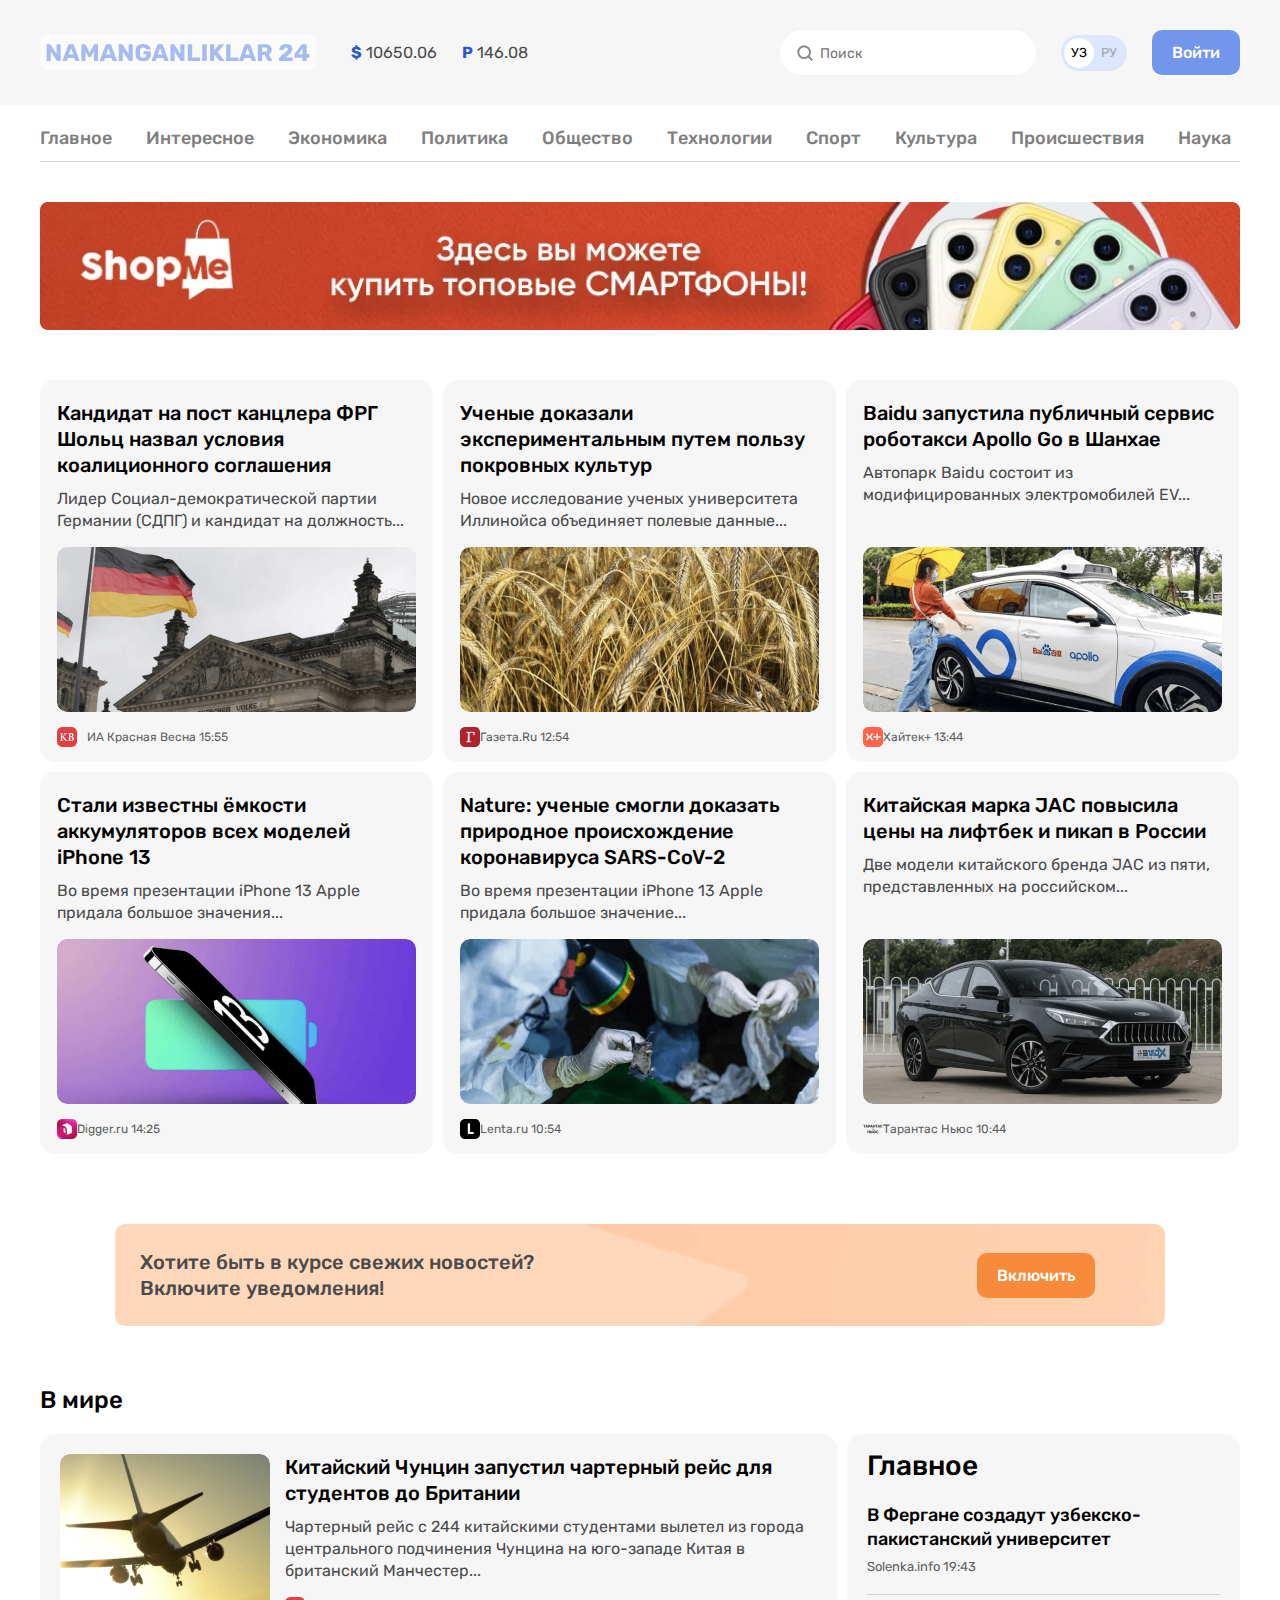
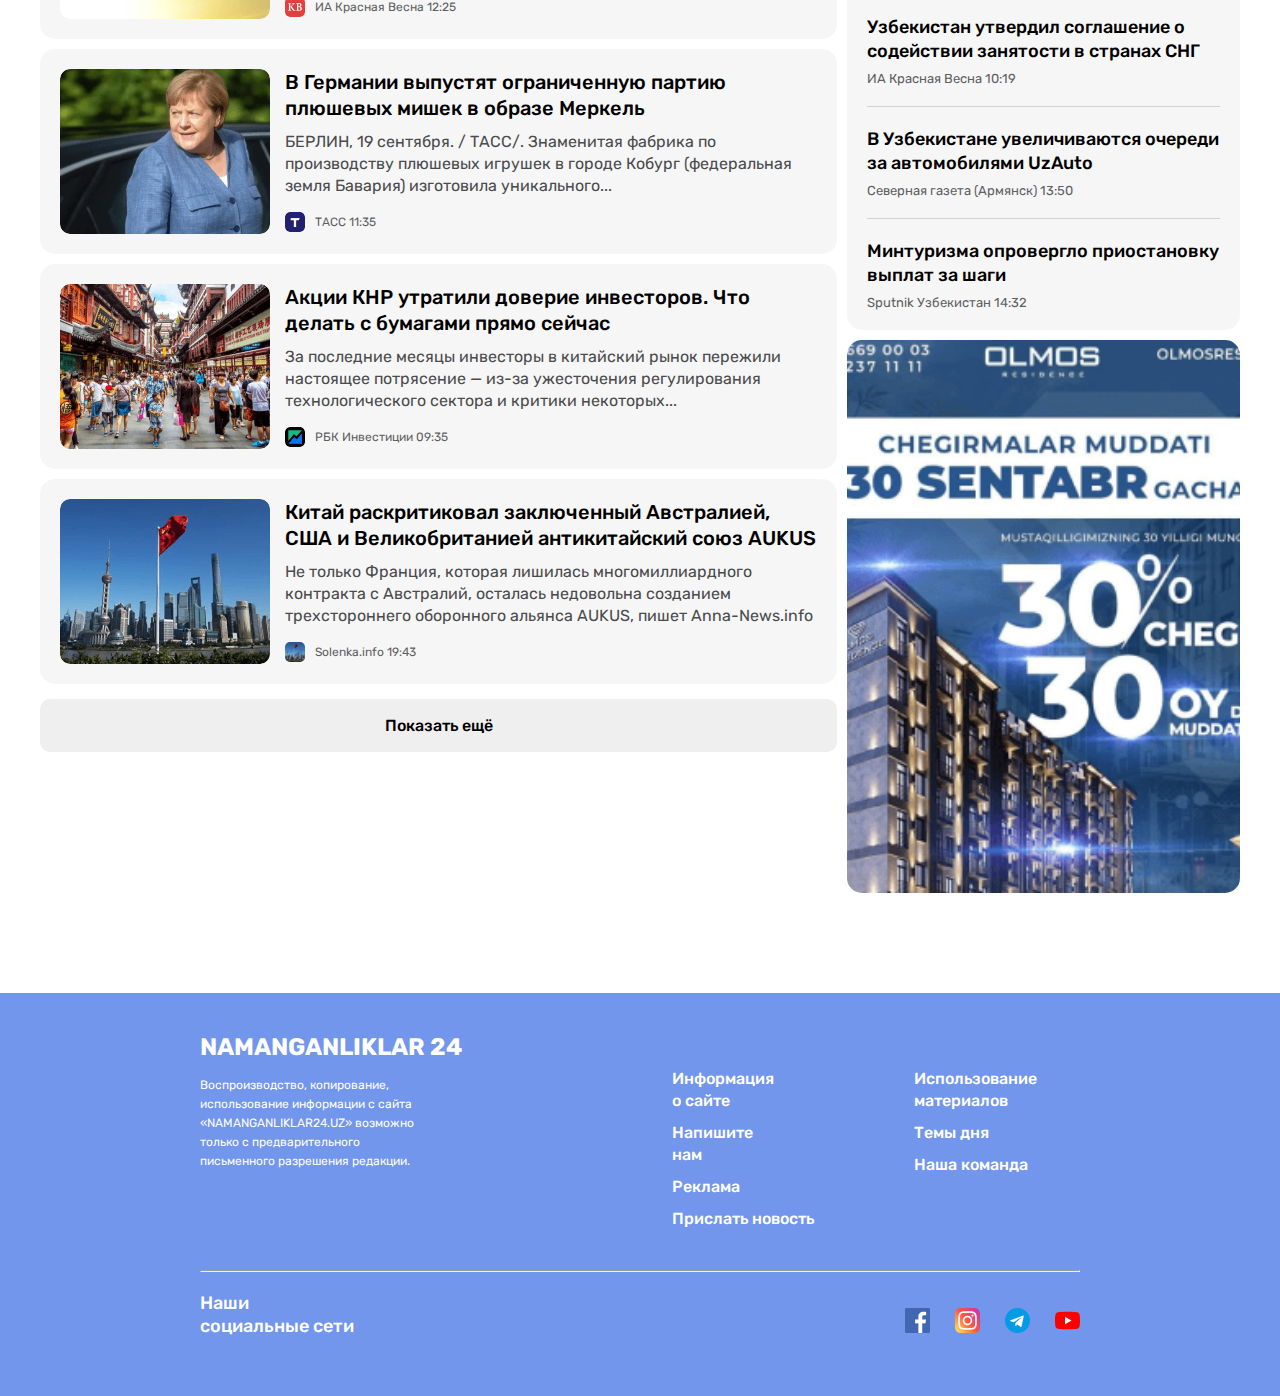
==== commit f6c9fddb: "Add files via upload" ====
--- a/index.html
+++ b/index.html
@@ -370,8 +370,7 @@
                 <ul class="site-footer-top-info">
                     <li class="site-footer-top-info-item"><a class="site-footer-top-link" href="#" target="_blank">Использование материалов</a></li>
                     <li class="site-footer-top-info-item"><a class="site-footer-top-link" href="#" target="_blank">Темы дня</a></li>
-                    <li class="site-footer-top-info-item"><a class="site-footer-top-link" href="#" target="_blank">Наша команда
-              </a></li>
+                    <li class="site-footer-top-info-item"><a class="site-footer-top-link" href="#" target="_blank">Наша команда</a></li>
                 </ul>
             </div>
 
@@ -411,6 +410,26 @@
             </div>
         </div>
     </footer>
+
+
+    <!-- MODALS -->
+    <section class="modal" id="notifications-modal">
+        <div class="modal-dialog">
+            <div class="modal-content">
+                <h2 class="visually-hidden">Уведомления</h2>
+                <button class="modal-close js-modal-close" type="button" aria-label="закрыть модальное окно">
+                    <img class="modal-close-icon" src="img/close-min.svg" alt="" width="24" height="24">
+                </button>
+                <p class="modal-lead">Хотите быть в курсе свежих новостей?<br>Включите уведомление!</p>
+                <div class="modal-actions">
+                    <button class="button button-orange" type="button">Включить</button>
+                </div>
+            </div>
+        </div>
+    </section>
+
+    <script src="js/main.js
+    "></script>
 </body>
 
 </html>--- a/css/styles.css
+++ b/css/styles.css
@@ -1,632 +1,845 @@
 /* Global */
+
+:root {
+    --accent-color: #f6f6f6;
+    --latter-main-color: #7296ec;
+}
+
 * {
-  box-sizing: border-box;
+    box-sizing: border-box;
 }
 
 html {
-  height: 100%;
-  scroll-behavior: smooth;
+    height: 100%;
+    scroll-behavior: smooth;
 }
 
 body {
-  display: flex;
-  flex-direction: column;
-  height: 100%;
-  padding: 0;
-  margin: 0;
-
-  font-size: 16px;
-  line-height: 22px;
-  font-family: "Rubik","Arial",sans-serif;
-  color: #4a4b4c;
-  background-color: #fff;
+    display: flex;
+    flex-direction: column;
+    height: 100%;
+    padding: 0;
+    margin: 0;
+    font-size: 16px;
+    line-height: 22px;
+    font-family: "Rubik", "Arial", sans-serif;
+    color: #4a4b4c;
+    background-color: #fff;
 }
 
 img {
-  max-width: 100%;
-  height: auto;
-}
+    max-width: 100%;
+    height: auto;
+}
+
 
 /* OUTLINE STYLES */
+
 *:focus {
-  outline: 2px dashed #7296ec;
-  outline-offset: 4px;
-}
+    outline: 2px dashed var(--latter-main-color);
+    outline-offset: 4px;
+}
+
 
 /* BUTTON */
+
 .button {
-  display: inline-block;
-  padding: 13px 20px;
-  border: 0;
-  border-radius: 10px;
-  font-size: 16px;
-  font-weight: 500;
-  line-height: normal;
-  text-decoration: none;
-  text-align: center;
-  cursor: cell;
+    display: inline-block;
+    padding: 13px 20px;
+    border: 0;
+    border-radius: 10px;
+    font-size: 16px;
+    font-weight: 500;
+    line-height: normal;
+    text-decoration: none;
+    text-align: center;
+    cursor: cell;
 }
 
 .button:hover {
-  opacity: 0.8;
+    opacity: 0.8;
 }
 
 .button:active {
-  opacity: 0.6;
+    opacity: 0.6;
 }
 
 .button-block {
-  display: block;
-  width: 100%;
+    display: block;
+    width: 100%;
 }
 
 .button-primary {
-  background-color: #7296ec;
-  color: #fff;
+    background-color: var(--latter-main-color);
+    color: #fff;
 }
 
 .button-orange {
-  background-color: #f78b3b;
-  color: #fff;
-
-}
+    background-color: #f78b3b;
+    color: #fff;
+}
+
 
 /* CONTAINER */
+
 .container {
-  width: 100%;
-  max-width: 1240px;
-  padding-left: 20px;
-  padding-right: 20px;
-  margin-left: auto;
-  margin-right: auto;
-}
+    width: 100%;
+    max-width: 1240px;
+    padding-left: 20px;
+    padding-right: 20px;
+    margin-left: auto;
+    margin-right: auto;
+}
+
 
 /* SITE-HEADER */
+
+
 /* SITE-HEADER-TOP */
+
 .site-header-top {
-  padding-top: 30px;
-  padding-bottom: 30px;
-  margin-bottom: 10px;
-  background-color: #f6f6f6;
-}
+    padding-top: 30px;
+    padding-bottom: 30px;
+    margin-bottom: 10px;
+    background-color: var(--accent-color);
+}
+
 .site-header-top-container {
-  display: flex;
-  align-items: center;
+    display: flex;
+    align-items: center;
 }
 
 .site-header-logo {
-  display: flex;
-  padding: 8px 6px;
-  margin-right: 35px;
-  border-radius: 7px;
-  background-color: #fff;
+    display: flex;
+    padding: 8px 6px;
+    margin-right: 35px;
+    border-radius: 7px;
+    background-color: #fff;
 }
 
 .site-header-logo {
-  opacity: 0.8;
+    opacity: 0.8;
 }
 
 .site-header-logo {
-  opacity: 0.6;
+    opacity: 0.6;
 }
 
 
 /* CURRENCY-RATES */
+
 .currency-rates {
-  display: flex;
-  align-items: center;
-  padding: 0;
-  margin: 0;
-  margin-right: auto;
-  list-style: none;
+    display: flex;
+    align-items: center;
+    padding: 0;
+    margin: 0;
+    margin-right: auto;
+    list-style: none;
 }
 
 .currency-rates-item:not(:last-child) {
-  margin-right: 25px;
+    margin-right: 25px;
 }
 
 .currency-rates-type {
-  color: #2959ce;
-}
+    color: #2959ce;
+}
+
 
 /* GLOBAL-SEARCH-FORM */
+
 .global-search-from {
-  margin-right: 25px;
+    margin-right: 25px;
 }
 
 .global-search-from-input {
-  padding-top: 15px;
-  padding-bottom: 13px;
-  padding-left: 40px;
-  padding-right: 20px;
-  font-size: 14px;
-  line-height: normal;
-  border: 0;
-  border-radius: 60px;
-  
-}
+    padding-top: 15px;
+    padding-bottom: 13px;
+    padding-left: 40px;
+    padding-right: 20px;
+    font-size: 14px;
+    line-height: normal;
+    border: 0;
+    border-radius: 60px;
+    background-image: url("../img/search-icon.svg");
+    background-repeat: no-repeat;
+    background-size: 20px;
+    background-position: 15px center;
+}
+
 
 /* LANG-TOGGLE */
+
 .lang-toggle {
-  display: flex;
-  padding: 3px;
-  margin-right: 25px;
-  border-radius: 39px;
-  text-align: center;
-  background-color: #dce6ff;
+    display: flex;
+    padding: 3px;
+    margin-right: 25px;
+    border-radius: 39px;
+    text-align: center;
+    background-color: #dce6ff;
 }
 
 .lang-toggle-link {
-  width: 30px;
-  height: 30px;
-  font-size: 13px;
-  line-height: 30px;
-  color: #a6a6a6;
-  border-radius: 50%;
-  text-decoration: none;
-
-}
+    width: 30px;
+    height: 30px;
+    font-size: 13px;
+    line-height: 30px;
+    color: #a6a6a6;
+    border-radius: 50%;
+    text-decoration: none;
+}
+
 .lang-toggle-link-active {
-  color: #000;
-  background-color: white;
-
-}
+    color: #000;
+    background-color: white;
+}
+
 
 /* SITENAV */
+
 .sitenav {
-  padding-top: 12px;
-  padding-bottom: 12px;
-  margin-bottom: 40px;
-  font-size: 18px;
-  line-height: normal;
-  font-weight: 500;
-  border-bottom: 1px solid #d1d1d1;
+    padding-top: 12px;
+    padding-bottom: 12px;
+    font-size: 18px;
+    line-height: normal;
+    font-weight: 500;
+    border-bottom: 1px solid #d1d1d1;
+}
+
+.sitenav:not(:last-child) {
+    margin-bottom: 40px;
 }
 
 .sitenav-list {
-  display: flex;
-  flex-wrap: wrap;
-  align-items: center;
-  padding: 0;
-  margin: 0;
-  list-style-type: none;
+    display: flex;
+    flex-wrap: wrap;
+    align-items: center;
+    padding: 0;
+    margin: 0;
+    list-style-type: none;
 }
 
 .sitenav-item:not(:last-child) {
-  margin-right: 34px;
+    margin-right: 34px;
 }
 
 .sitenav-link {
-  display: block;
-  text-decoration: none;
-  color: #7f7f7f;
+    display: block;
+    text-decoration: none;
+    color: #7f7f7f;
 }
 
 .sitenav-link:hover {
-  color: #7296ec;
+    color: var(--latter-main-color);
 }
 
 .sitenav-link:active {
-  opacity: 0.6;
-}
+    opacity: 0.6;
+}
+
 
 /* SITE-HEADER-BANNER */
+
 .site-header-banner-link {
-  display: flex;
-}
+    display: flex;
+}
+
 
 /* MAIN-CONTENT */
+
 .main-content {
-  flex-grow: 1;
-  padding-top: 50px;
-  padding-bottom: 100px;
+    flex-grow: 1;
+    padding-top: 50px;
+    padding-bottom: 100px;
 }
 
 
 /* NEW-GRID */
+
 .news-grid {
-  display: flex;
-  flex-wrap: wrap;
-  margin-left: -10px;
+    display: flex;
+    flex-wrap: wrap;
+    margin-left: -10px;
 }
 
 .news-grid-item {
-  width: 393px;
-  margin-left: 10px;
-  margin-bottom: 10px;
+    width: 393px;
+    margin-left: 10px;
+    margin-bottom: 10px;
 }
 
 .article-card {
-  display: flex;
-  flex-direction: column;
-
-  padding: 20px 17px 15px;
-  background-color: rgba(246, 246, 246, 1);
-  border-radius: 15px;
+    display: flex;
+    flex-direction: column;
+    padding: 20px 17px 15px;
+    background-color: rgba(246, 246, 246, 1);
+    border-radius: 15px;
 }
 
 .article-card-title {
-  margin-top: 0;
-  margin-bottom: 10px;
-  font-size: 20px;
-  font-weight: 500;
-  line-height: 26px;
+    margin-top: 0;
+    margin-bottom: 10px;
+    font-size: 20px;
+    font-weight: 500;
+    line-height: 26px;
 }
 
 .article-card-link {
-  color: #000;
-  text-decoration: none;
+    color: #000;
+    text-decoration: none;
 }
 
 .article-card-link:hover {
-  color: #7296ec;
+    color: var(--latter-main-color);
 }
 
 .article-card-link:active {
-  opacity: 0.6;
+    opacity: 0.6;
 }
 
 .article-card-text {
-  margin-top: 0;
-  margin-bottom: 15px;
+    margin-top: 0;
+    margin-bottom: 15px;
 }
 
 .article-card-img {
-  display: block;
-  margin-top: auto;
-  width: 360px;
-  height: 165px;
-  margin-bottom: 15px;
-  border-radius: 10px;
-  object-fit: cover;
+    display: block;
+    margin-top: auto;
+    width: 360px;
+    height: 165px;
+    margin-bottom: 15px;
+    border-radius: 10px;
+    object-fit: cover;
 }
 
 .article-card-footer {
-  display: flex;
-  align-items: center;
+    display: flex;
+    align-items: center;
 }
 
 .article-card-source-icon {
-  width: 20px;
-  height: 20px;
-  margin-right: 10px;
-  border-radius: 5px;
+    width: 20px;
+    height: 20px;
+    margin-right: 10px;
+    border-radius: 5px;
 }
 
 .article-card-source-time {
-  font-size: 12px;
-  line-height: normal;
-  color: #5e5f61;
+    font-size: 12px;
+    line-height: normal;
+    color: #5e5f61;
 }
 
 
 /* NOTIFICATION-CTA */
+
 .notification-cta {
-  display: flex;
-  align-items: center;
-  justify-content: space-between;
-  padding: 25px 70px 25px 25px;
-  margin: 60px 75px;
-  border-radius: 10px;
-  background-color: #ffd7ba;
-}
+    display: flex;
+    align-items: center;
+    justify-content: space-between;
+    padding: 25px 70px 25px 25px;
+    margin: 60px 75px;
+    border-radius: 10px;
+    background-color: #ffd7ba;
+    background-image: url("../img/turn on.jpg");
+    background-repeat: no-repeat;
+    background-size: cover;
+    background-position: center center;
+}
+
 .notification-cta-text {
-  font-size: 20px;
-  font-weight: 500;
-  line-height: 26px;
-}
-
+    font-size: 20px;
+    font-weight: 500;
+    line-height: 26px;
+}
 
 
 /* GLOBAL-NEWS  */
+
 .global-news-heading {
-  font-size: 24px;
-  margin-top: 0;
-  margin-bottom: 20px;
-  line-height: normal;
-  font-weight: 500;
-  color: #000;
+    font-size: 24px;
+    margin-top: 0;
+    margin-bottom: 20px;
+    line-height: normal;
+    font-weight: 500;
+    color: #000;
 }
 
 .news-list {
-  display: flex;
-  flex-direction: column;
-  margin-bottom: 15px;
+    display: flex;
+    flex-direction: column;
+    margin-bottom: 15px;
 }
 
 .news-list-item:not(:last-child) {
-  margin-bottom: 10px;
+    margin-bottom: 10px;
 }
 
 
 /* ARTICLE-CARD-HORIZONTAL */
+
 .article-card-horizontal {
-  display: flex;
-  align-items: flex-start;
-  padding: 20px;
-  border-radius: 15px;
-  background-color: #f6f6f6;
+    display: flex;
+    align-items: flex-start;
+    padding: 20px;
+    border-radius: 15px;
+    background-color: var(--accent-color);
 }
 
 .article-card-horizontal-img {
-  border-radius: 10px;
-  width: 210px;
-  height: 165px;
-  margin-right: 15px;
-  object-fit: cover;
-
+    border-radius: 10px;
+    width: 210px;
+    height: 165px;
+    margin-right: 15px;
+    object-fit: cover;
 }
 
 .article-card-horizontal-content {
-  flex-grow: 1;
+    flex-grow: 1;
 }
 
 .artical-card-horizontal-title {
-  margin-top: 0;
-  margin-bottom: 10px;
-  font-weight: 500;
-  font-size: 20px;
-  line-height: 26px;
+    margin-top: 0;
+    margin-bottom: 10px;
+    font-weight: 500;
+    font-size: 20px;
+    line-height: 26px;
 }
 
 .artical-card-horizontal-link {
-  display: inline-block;
-  color: #000;
-  text-decoration: none;
+    display: inline-block;
+    color: #000;
+    text-decoration: none;
 }
 
 .artical-card-horizontal-link:hover {
-  color: #7296ec;
+    color: var(--latter-main-color);
 }
 
 .artical-card-horizontal-link:active {
-  opacity: 0.6;
+    opacity: 0.6;
 }
 
 .article-card-horizontal-text {
-  margin-top: 0;
-  margin-bottom: 15px;
-  font-size: 16px;
-  line-height: 22px;
+    margin-top: 0;
+    margin-bottom: 15px;
+    font-size: 16px;
+    line-height: 22px;
 }
 
 .article-card-horizontal-footer {
-  display: flex;
-  align-items: center;
+    display: flex;
+    align-items: center;
 }
 
 .article-card-horizontal-source-icon {
-  border-radius: 5px;
-  width: 20px;
-  height: 20px;
-  object-fit: cover;
-  margin-right: 10px;
+    border-radius: 5px;
+    width: 20px;
+    height: 20px;
+    object-fit: cover;
+    margin-right: 10px;
 }
 
 .article-card-horizontal-source-time {
-  font-size: 12px;
-  line-height: normal;
-  color: #5e5f61;
+    font-size: 12px;
+    line-height: normal;
+    color: #5e5f61;
 }
 
 .news-list-more-button {
-  padding: 17px;
+    padding: 17px;
 }
 
 
 /* LAYOUT */
+
 .layout-2-1 {
-  display: flex;
-  align-items: flex-start;
+    display: flex;
+    align-items: flex-start;
 }
 
 .layout-2-1-main {
-  width: 797px;
-  margin-right: 10px;
+    width: 797px;
+    margin-right: 10px;
 }
 
 .layout-2-1-sidebar {
-  margin-top: 48px;
-  width: 393px;
+    margin-top: 48px;
+    width: 393px;
 }
 
 .layout-2-1-sidebar-item:not(:last-child) {
-  margin-bottom: 10px;
-}
-
+    margin-bottom: 10px;
+}
 
 
 /* SIDEBAR-NEWS-CARD */
+
 .sidebar-news-card {
-  padding: 20px;
-  border-radius: 15px;
-  background-color: #f6f6f6;
-  color: #000;
+    padding: 20px;
+    border-radius: 15px;
+    background-color: var(--accent-color);
+    color: #000;
 }
 
 .sidebar-news-card-heading {
-  margin-top: 0;
-  margin-bottom: 25px;
-  font-size: 28px;
-  font-weight: 500;
-  line-height: 24px;
+    margin-top: 0;
+    margin-bottom: 25px;
+    font-size: 28px;
+    font-weight: 500;
+    line-height: 24px;
 }
 
 .sidebar-news-card-list {
-  padding: 0;
-  margin: 0;
-  list-style: none;
+    padding: 0;
+    margin: 0;
+    list-style: none;
 }
 
 .sidebar-news-card-item {
-  padding-top: 20px;
-  padding-bottom: 20px;
+    padding-top: 20px;
+    padding-bottom: 20px;
 }
 
 .sidebar-news-card-item:first-child {
-  padding-top: 0;
+    padding-top: 0;
 }
 
 .sidebar-news-card-item:last-child {
-  padding-bottom: 0;
+    padding-bottom: 0;
 }
 
 .sidebar-news-card-item:not(:last-child) {
-  border-bottom: 1px solid #d2d2d2;
+    border-bottom: 1px solid #d2d2d2;
 }
 
 .sidebar-news-card-title {
-  margin-top: 0;
-  margin-bottom: 8px;
-  font-size: 18px;
-  line-height: 24px;
-  font-weight: 500;
+    margin-top: 0;
+    margin-bottom: 8px;
+    font-size: 18px;
+    line-height: 24px;
+    font-weight: 500;
 }
 
 .sidebar-news-card-link {
-  display: inline-block;
-  color: #000;
-  text-decoration: none;
+    display: inline-block;
+    color: #000;
+    text-decoration: none;
 }
 
 .sidebar-news-card-link:hover {
-  color: #7296ec;
+    color: var(--latter-main-color);
 }
 
 .sidebar-news-card-link:active {
-  opacity: 0.6;
+    opacity: 0.6;
 }
 
 .sidebar-news-card-source-time {
-  font-size: 13px;
-  line-height: normal;
-  color: #5e5f61;
-
-}
-
+    font-size: 13px;
+    line-height: normal;
+    color: #5e5f61;
+}
 
 
 /* SIDEBAR-AD */
+
 .sidebar-ad-link {
-  display: block;
+    display: flex;
 }
 
 .sidebar-ad-img {
-  border-radius: 15px;
-  width: 393px;
-  height: 338px;
-  object-fit: cover;
-}
-
+    border-radius: 15px;
+    width: 393px;
+    height: 553px;
+    object-fit: cover;
+}
 
 
 /* SITE-FOOTER */
+
 .site-footer {
-  padding-top: 40px;
-  padding-bottom: 40px;
-  background-color: #7296ec;
-  color: rgba(255, 255, 255, 1);
-
-}
+    padding-top: 40px;
+    padding-bottom: 40px;
+    background-color: var(--latter-main-color);
+    color: rgba(255, 255, 255, 1);
+}
+
 
 /* SITE-FOOTER-TOP */
+
 .site-footer-container {
-
-  padding-left: 200px;
-  padding-right: 200px;
+    padding-left: 200px;
+    padding-right: 200px;
 }
 
 .site-footer-top {
-  display: flex;
-}
+    display: flex;
+}
+
 .site-footer-top-license {
-  margin-right: 168px;
-}
+    margin-right: 168px;
+}
+
 .site-footer-top-license-heading {
-  width: 264px;
-  margin-top: 0;
-  margin-bottom: 15px;
-  font-weight: 700;
-  font-size: 24px;
-  line-height: 28px;
-}
+    width: 264px;
+    margin-top: 0;
+    margin-bottom: 15px;
+    font-weight: 700;
+    font-size: 24px;
+    line-height: 28px;
+}
+
 .site-footer-top-license-text {
-  width: 229px;
-  margin-top: 0;
-  font-weight: 400;
-  font-size: 12px;
-  line-height: 19px;
-}
-
+    width: 229px;
+    margin-top: 0;
+    font-weight: 400;
+    font-size: 12px;
+    line-height: 19px;
+}
 
 .site-footer-top-info {
-  margin-top: 35px;
-  margin-bottom: 0;
+    margin-top: 35px;
+    margin-bottom: 0;
 }
 
 .site-footer-top-info-item {
-  margin-top: 0;
-  margin-bottom: 10px;
-  list-style-type: none;
+    margin-top: 0;
+    margin-bottom: 10px;
+    list-style-type: none;
 }
 
 .site-footer-top-info-item:not(:last-child) {
-  margin-right: 100px;
+    margin-right: 100px;
 }
 
 .site-footer-top-link {
-  font-weight: 500;
-  font-size: 16px;
-  line-height: 19px;
-  text-decoration: none;
-  color: #fff;
+    font-weight: 500;
+    font-size: 16px;
+    line-height: 19px;
+    text-decoration: none;
+    color: #fff;
 }
 
 .site-footer-top-link:hover {
-  color: #2959ce;
+    color: #2959ce;
 }
 
 .site-footer-top-link:active {
-  opacity: 0.6;
+    opacity: 0.6;
 }
 
 .site-footer-top-line {
-  background-color: #cecece;
-  margin-top: 30px;
-  margin-bottom: 20px;
-}
-
+    background-color: #cecece;
+    margin-top: 30px;
+    margin-bottom: 20px;
+}
 
 
 /* SITE-FOOTER-BOTTOM */
+
 .site-footer-bottom {
-  display: flex;
-  justify-content: space-between;
+    display: flex;
+    justify-content: space-between;
 }
 
 .site-footer-bottom-socials {
-  display: flex;
+    display: flex;
 }
 
 .site-footer-bottom-socials-heading {
-  margin-top: 0;
-  font-weight: 500;
-  font-size: 18px;
-  line-height: 23px;
+    margin-top: 0;
+    font-weight: 500;
+    font-size: 18px;
+    line-height: 23px;
 }
 
 .site-footer-bottom-socials-item {
-  list-style-type: none;
+    list-style-type: none;
 }
 
 .site-footer-bottom-socials-item:not(:last-child) {
-  margin-right: 25px;
+    margin-right: 25px;
 }
 
 .site-footer-bottom-socials-icon:hover {
-  opacity: 0.8;
+    opacity: 0.8;
 }
 
 .site-footer-bottom-socials-icon:active {
-  opacity: 0.6;
+    opacity: 0.6;
+}
+
+
+/* FORM */
+
+.form-groups-wrapper {
+    display: flex;
+    justify-content: space-between;
+}
+
+.form-groups-wrapper:not(:last-child) {
+    margin-bottom: 10px;
+}
+
+.form-group:not(:last-child) {
+    margin-bottom: 10px;
+}
+
+.form-groups-wrapper .form-group {
+    width: calc(50% - 5px);
+    margin-bottom: 0;
+}
+
+.form-field {
+    display: block;
+    width: 100%;
+    padding: 18px 20px;
+    border: 1px solid rgba(0, 0, 0, 0.2);
+    border-radius: 10px;
+}
+
+.form-field-textarea {
+    min-height: 180px;
+    resize: vertical;
+}
+
+
+/* DEFINITIONS-CARD */
+
+.definitions-card {
+    padding: 20px 25px;
+    margin: 0;
+    border-radius: 10px;
+    background-color: var(--accent-color);
+    color: #000;
+}
+
+.definitions-card-item {
+    padding-top: 20px;
+    padding-bottom: 20px;
+}
+
+.definitions-card-item:not(:last-child) {
+    border-bottom: 1px solid #d2d2d2;
+}
+
+.definitions-card-title {
+    margin-bottom: 7px;
+    font-size: 20px;
+    line-height: 24px;
+    font-weight: 500;
+}
+
+.definitions-card-value {
+    margin: 0;
+    font-size: 16px;
+    line-height: 19px;
+}
+
+
+/* CONTACT-PAGE */
+
+.contact-page-heading {
+    margin-top: 0;
+    margin-bottom: 20px;
+    font-size: 24px;
+    line-height: 29px;
+    font-weight: 500;
+    color: #000;
+}
+
+.contact-page-content {
+    display: flex;
+}
+
+.contact-page-form {
+    display: flex;
+    flex-direction: column;
+    width: 696px;
+}
+
+.contact-page-form-submit {
+    align-self: flex-end;
+    margin-top: 20px;
+}
+
+.contact-page-info {
+    width: 494px;
+    margin-left: 10px;
+}
+
+
+/* MODAL */
+
+.modal {
+    display: none;
+    position: fixed;
+    z-index: 9999;
+    left: 0;
+    top: 0;
+    width: 100%;
+    height: 100%;
+    padding-bottom: 40px;
+    overflow: auto;
+    background-color: rgba(0, 0, 0, 0.4);
+}
+
+.modal-open {
+    display: block;
+}
+
+.modal-dialog {
+    width: 100%;
+    max-width: 850px;
+    margin-left: auto;
+    margin-right: auto;
+    margin-top: 100px;
+}
+
+.modal-content {
+    position: relative;
+    z-index: 1;
+    padding: 50px;
+    border-radius: 20px;
+    background-color: #fff;
+}
+
+.modal-close {
+    position: absolute;
+    z-index: 1;
+    right: 20px;
+    top: 20px;
+    border: 0;
+    padding: 0;
+    background-color: transparent;
+    cursor: pointer;
+}
+
+.modal-close:hover {
+    opacity: 0.8;
+}
+
+.modal-close:active {
+    opacity: 0.6;
+}
+
+.modal-close-icon {
+    display: block;
+}
+
+.modal-lead {
+    margin-top: 0;
+    margin-bottom: 25px;
+    font-size: 26px;
+    line-height: 34px;
+    font-weight: 500;
+    color: #000;
+    text-align: center;
+}
+
+.modal-actions {
+    display: flex;
+    justify-content: center;
+    align-items: center;
 }